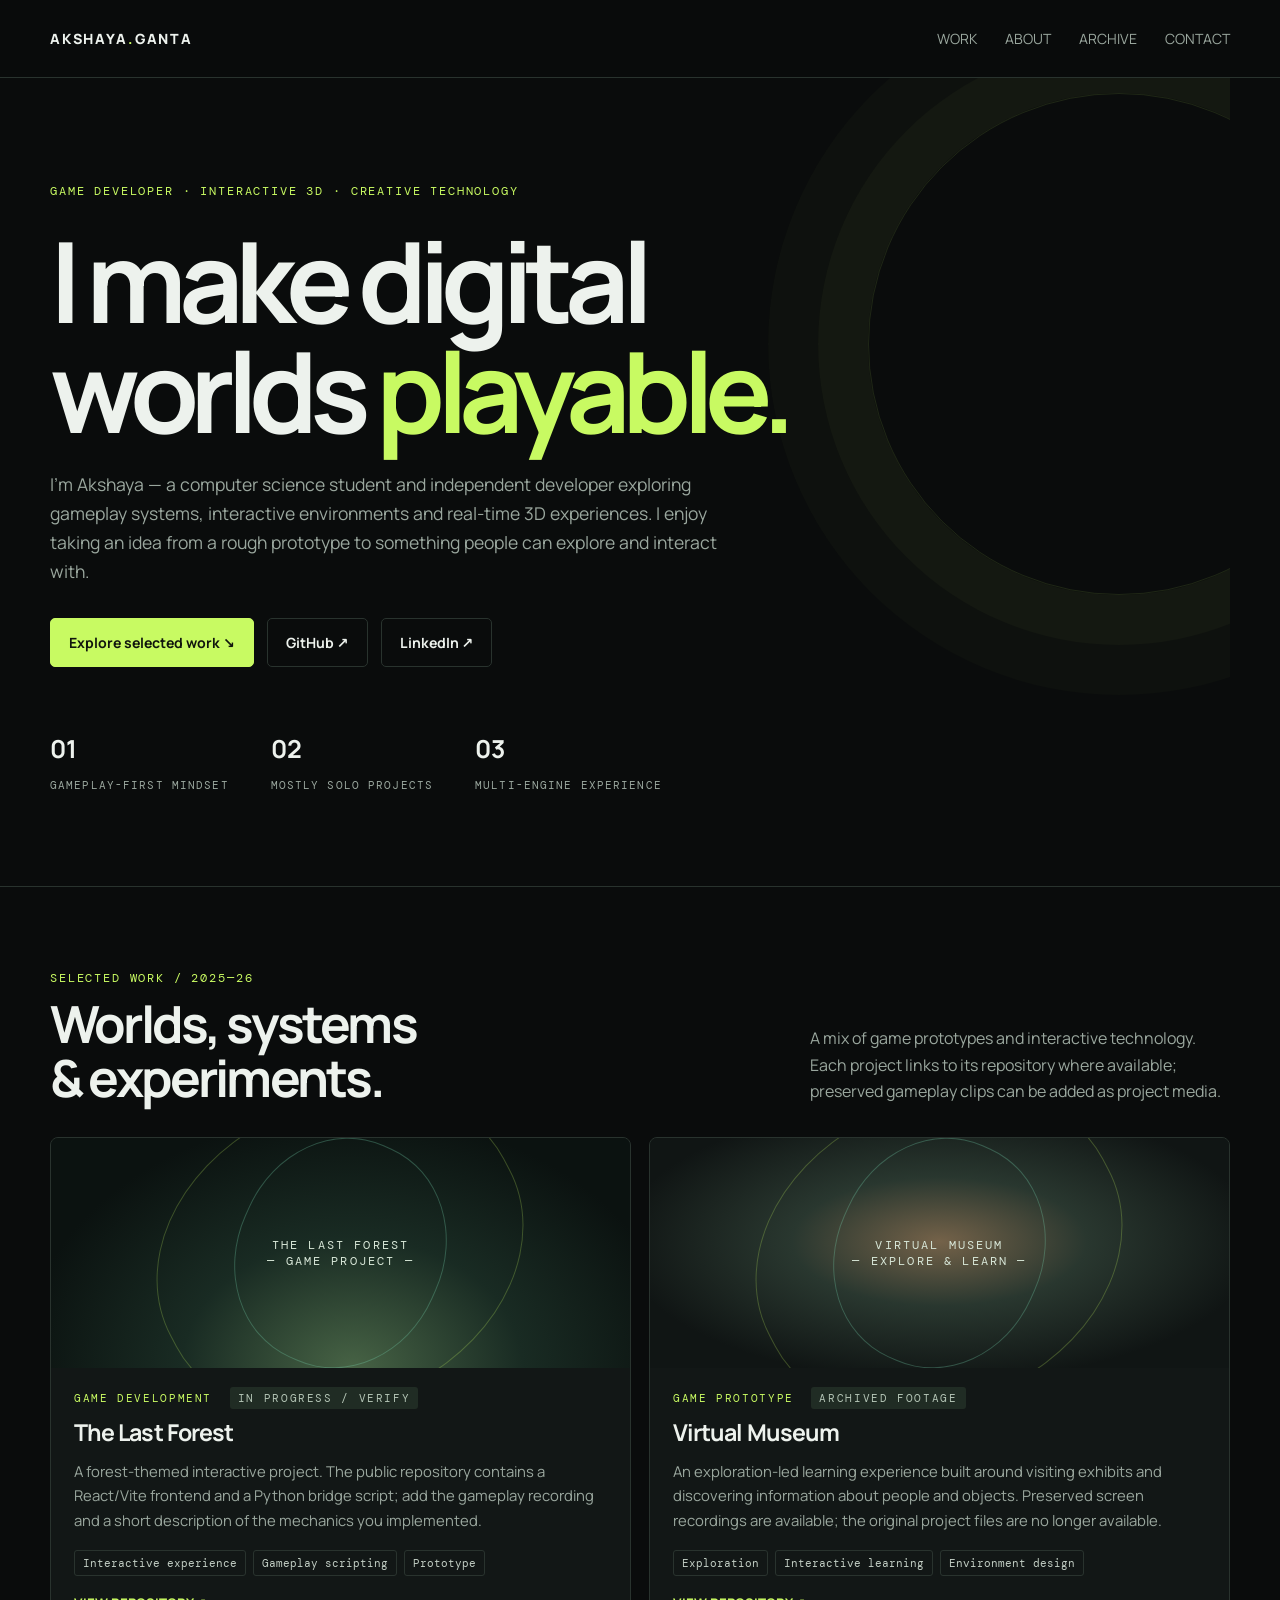
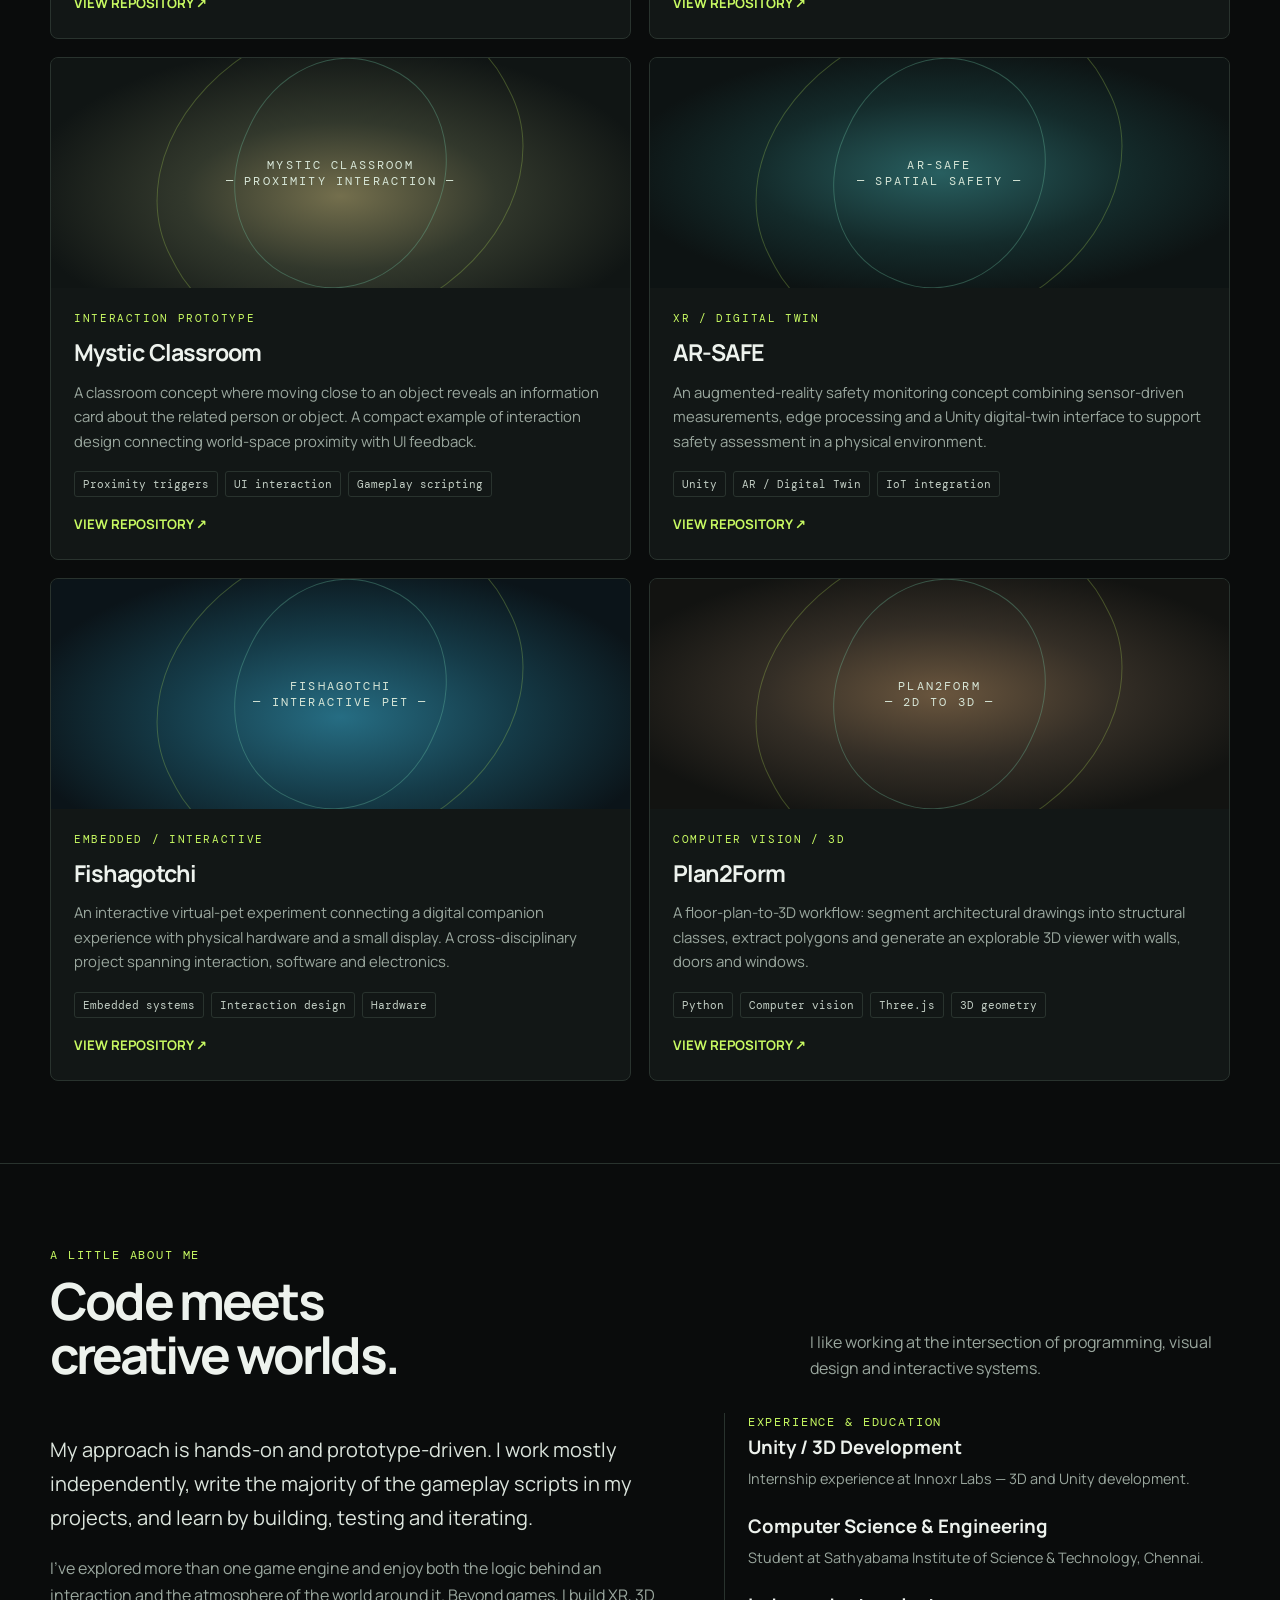
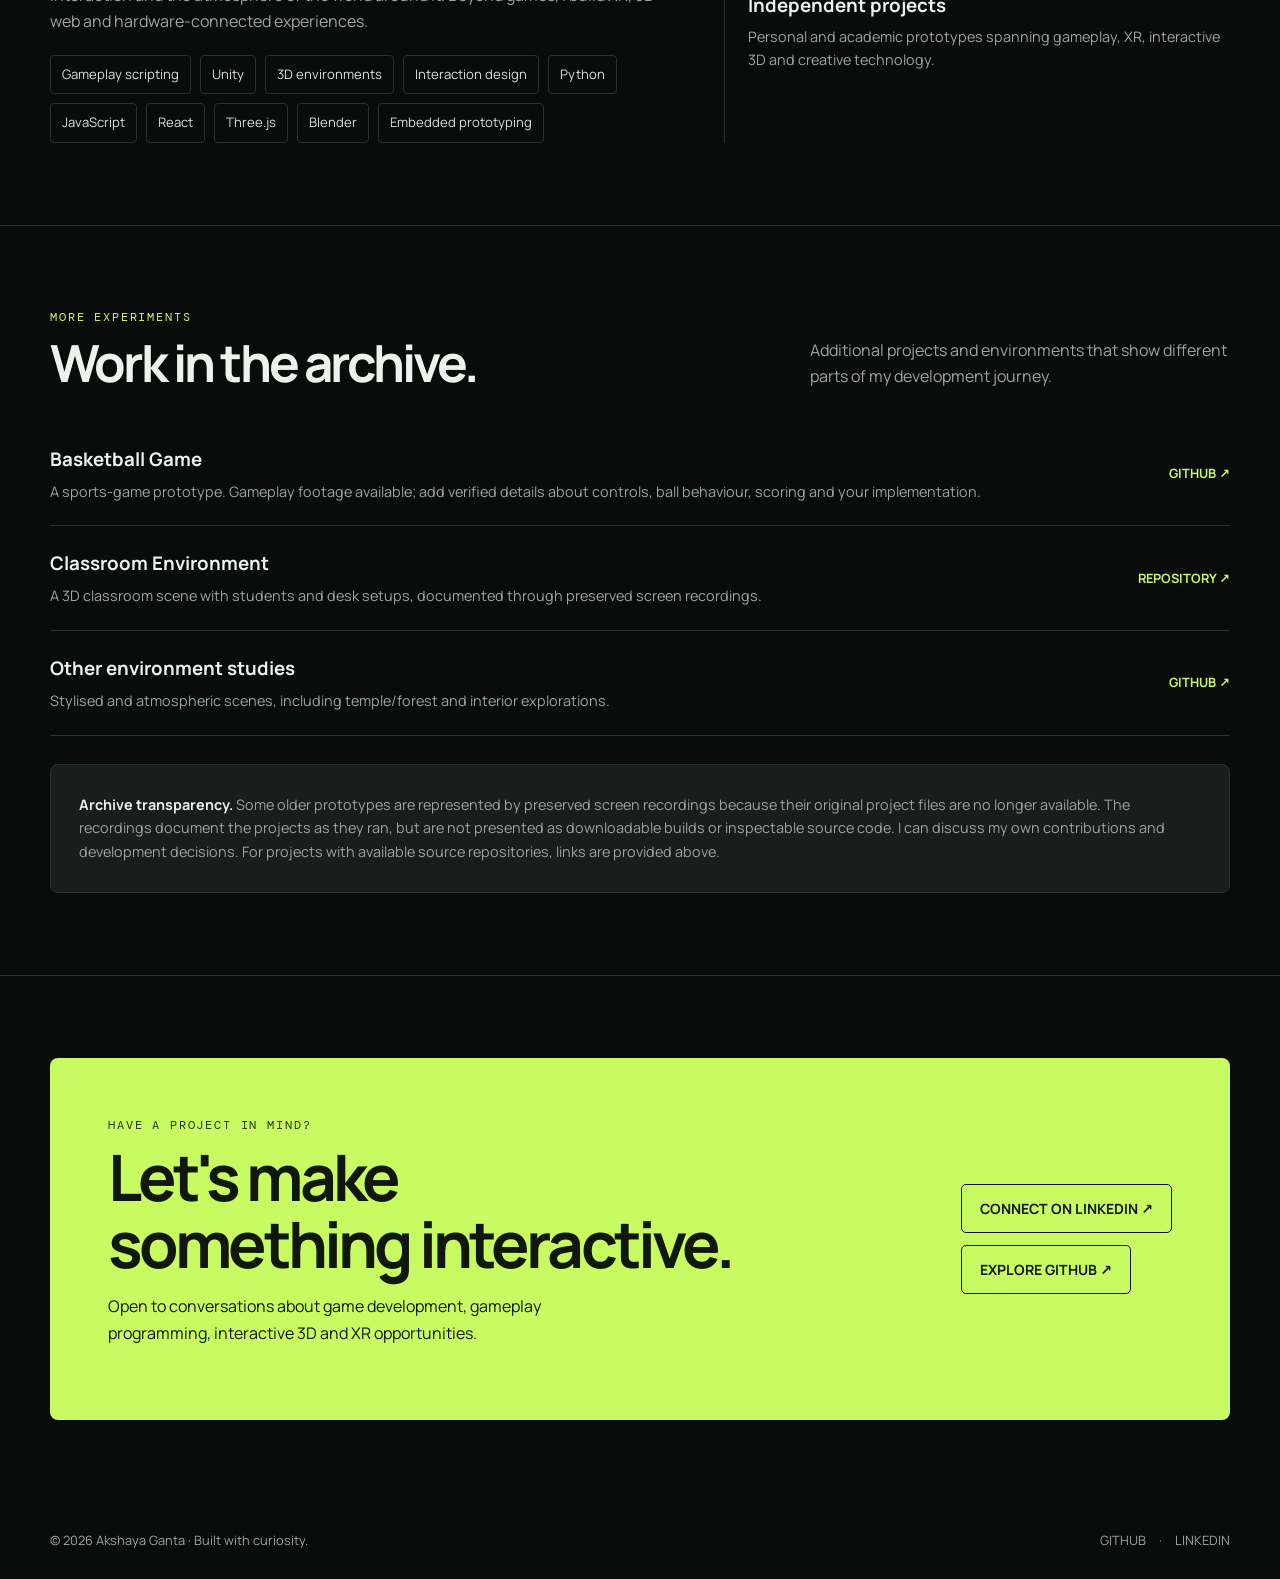
==== index.html @ 03177142 "Add game development portfolio landing page" ====
<!doctype html>
<html lang="en">
<head>
<meta charset="utf-8"><meta name="viewport" content="width=device-width,initial-scale=1">
<meta name="theme-color" content="#0a0c0c">
<meta name="description" content="Akshaya Ganta — game developer and interactive 3D creator. Gameplay prototypes, Unity projects, XR and creative technology.">
<title>Akshaya Ganta — Game Developer</title>
<style>
@import url('https://fonts.googleapis.com/css2?family=DM+Mono:wght@400;500&family=Manrope:wght@400;500;600;700;800&display=swap');
:root{--bg:#0a0c0c;--panel:#121716;--panel2:#171e1b;--line:#29332e;--ink:#edf2ed;--muted:#9aa79e;--acid:#c8fa62;--mint:#79d9b3;--max:1180px}
*{box-sizing:border-box}html{scroll-behavior:smooth}body{margin:0;background:var(--bg);color:var(--ink);font-family:Manrope,system-ui,sans-serif;line-height:1.65}a{color:inherit;text-decoration:none}a:hover{color:var(--acid)}.wrap{width:min(var(--max),calc(100% - 44px));margin:auto}
header{height:78px;display:flex;align-items:center;border-bottom:1px solid var(--line);position:sticky;top:0;background:#0a0c0ceF;backdrop-filter:blur(14px);z-index:20}.nav{display:flex;align-items:center;justify-content:space-between}.logo{font-weight:800;letter-spacing:.13em;font-size:.88rem}.logo span{color:var(--acid)}.navlinks{display:flex;gap:28px;font-size:.88rem;color:var(--muted)}.navlinks a:hover{color:var(--acid)}
.hero{padding:104px 0 90px;position:relative;overflow:hidden}.hero:after{content:"";position:absolute;width:500px;height:500px;border:1px solid #c8fa621c;border-radius:50%;right:-140px;top:15px;box-shadow:0 0 0 50px #c8fa6207,0 0 0 100px #c8fa6205;pointer-events:none}.eyebrow,.mono{font-family:'DM Mono',monospace;text-transform:uppercase;letter-spacing:.16em;font-size:.72rem;color:var(--acid)}h1{font-size:clamp(3.2rem,8.8vw,7rem);line-height:.98;letter-spacing:-.075em;margin:25px 0 24px;max-width:900px}h1 em{font-style:normal;color:var(--acid)}.intro{max-width:690px;color:var(--muted);font-size:1.1rem}.actions{display:flex;gap:13px;flex-wrap:wrap;margin-top:32px}.btn{padding:12px 18px;border:1px solid var(--line);border-radius:5px;font-weight:700;font-size:.88rem;display:inline-flex;align-items:center;gap:10px}.btn.primary{background:var(--acid);color:#10150d;border-color:var(--acid)}.btn:hover{transform:translateY(-2px)}.metrics{display:flex;gap:42px;margin-top:62px;flex-wrap:wrap}.metric strong{display:block;font-size:1.55rem}.metric span{color:var(--muted);font: .7rem 'DM Mono',monospace;text-transform:uppercase;letter-spacing:.1em}
section{padding:82px 0;border-top:1px solid var(--line)}.section-top{display:flex;align-items:end;justify-content:space-between;gap:25px;margin-bottom:32px}.section-top h2{font-size:clamp(2rem,4vw,3.25rem);letter-spacing:-.055em;line-height:1.05;margin:9px 0 0}.section-top p{color:var(--muted);max-width:420px;margin:0}.grid{display:grid;grid-template-columns:repeat(2,minmax(0,1fr));gap:18px}.project{border:1px solid var(--line);background:var(--panel);border-radius:8px;overflow:hidden;transition:.25s}.project:hover{border-color:#728a66;transform:translateY(-3px)}.art{height:230px;position:relative;overflow:hidden;background:linear-gradient(135deg,#1c2923,#101514);display:flex;align-items:center;justify-content:center}.art:before,.art:after{content:"";position:absolute;border:1px solid #c8fa623d;transform:rotate(-28deg);width:65%;height:130%;border-radius:48%}.art:after{width:35%;height:100%;border-color:#79d9b34a;transform:rotate(24deg)}.art .label{z-index:1;font: .75rem 'DM Mono',monospace;color:#d7e6d7;letter-spacing:.18em;text-transform:uppercase;text-align:center;padding:18px}.art.forest{background:radial-gradient(ellipse at 52% 100%,#476345 0,#192b23 40%,#0b1210 78%)}.art.museum{background:radial-gradient(ellipse at 50% 45%,#746249 0,#29372f 36%,#101514 78%)}.art.class{background:radial-gradient(ellipse at 50% 60%,#746f4d 0,#32382c 38%,#101514 78%)}.art.ar{background:radial-gradient(ellipse at 50% 50%,#285f60 0,#142b2b 45%,#0d1313 78%)}.art.fish{background:radial-gradient(ellipse at 50% 60%,#266d83 0,#153b48 42%,#0b1419 80%)}.art.plan{background:radial-gradient(ellipse at 50% 50%,#6a563e 0,#342e26 42%,#121311 82%)}.cardbody{padding:23px}.type{font: .68rem 'DM Mono',monospace;color:var(--acid);text-transform:uppercase;letter-spacing:.15em}.cardbody h3{font-size:1.45rem;letter-spacing:-.04em;margin:8px 0}.cardbody p{color:var(--muted);margin:0 0 18px;font-size:.93rem}.tags{display:flex;flex-wrap:wrap;gap:7px;margin:14px 0}.tag{font: .67rem 'DM Mono',monospace;border:1px solid var(--line);padding:5px 8px;border-radius:3px;color:#c2cec4}.cardlinks{display:flex;gap:17px;margin-top:17px;font-size:.83rem;font-weight:700}.cardlinks a{color:var(--acid)}.status{font-size:.68rem;color:#b4c5b6;background:#202c24;padding:4px 8px;border-radius:3px;margin-left:9px;font-family:'DM Mono',monospace}
.aboutgrid{display:grid;grid-template-columns:1.1fr .9fr;gap:55px}.aboutgrid p{color:var(--muted)}.aboutgrid .big{font-size:1.25rem;color:#dce5dd;line-height:1.7}.skills{display:flex;flex-wrap:wrap;gap:9px;margin-top:20px}.skills span{border:1px solid var(--line);padding:8px 11px;font-size:.82rem;color:#d6e0d7;border-radius:4px}.timeline{border-left:1px solid var(--line);padding-left:23px}.timeline h3{margin:0 0 4px}.timeline p{margin:0 0 20px;font-size:.9rem}
.archive{display:grid;grid-template-columns:1fr auto;align-items:center;gap:24px;padding:22px 0;border-bottom:1px solid var(--line)}.archive h3{margin:0 0 5px}.archive p{margin:0;color:var(--muted);font-size:.9rem}.archive a{font-size:.8rem;color:var(--acid);font-weight:700}
.callout{background:var(--panel2);border:1px solid var(--line);padding:28px;border-radius:8px;color:var(--muted);font-size:.9rem}.callout strong{color:var(--ink)}
.contact{padding:58px;background:var(--acid);color:#11170c;border-radius:8px;display:flex;align-items:center;justify-content:space-between;gap:25px}.contact h2{font-size:clamp(2rem,5vw,4rem);line-height:1.05;letter-spacing:-.06em;margin:8px 0}.contact p{max-width:500px}.contact .btn{border-color:#11170c;color:#11170c}.contact .mono{color:#29351b}
footer{padding:28px 0;color:var(--muted);font-size:.8rem}.foot{display:flex;justify-content:space-between;gap:20px;flex-wrap:wrap}
@media(max-width:760px){.navlinks{gap:13px;font-size:.78rem}.hero{padding:78px 0 65px}.grid,.aboutgrid{grid-template-columns:1fr}.section-top{display:block}.section-top p{margin-top:15px}.art{height:190px}.contact{padding:30px;display:block}.contact .btn{margin-top:12px}.metrics{gap:23px}}
@media(max-width:430px){.wrap{width:min(var(--max),calc(100% - 30px))}.navlinks a:nth-child(2){display:none}h1{font-size:3.2rem}}
</style>
</head>
<body>
<header><div class="wrap nav"><a class="logo" href="#">AKSHAYA<span>.</span>GANTA</a><nav class="navlinks"><a href="#work">WORK</a><a href="#about">ABOUT</a><a href="#archive">ARCHIVE</a><a href="#contact">CONTACT</a></nav></div></header>
<main>
<div class="wrap hero"><div class="eyebrow">GAME DEVELOPER · INTERACTIVE 3D · CREATIVE TECHNOLOGY</div>
<h1>I make digital<br>worlds <em>playable.</em></h1>
<p class="intro">I'm Akshaya — a computer science student and independent developer exploring gameplay systems, interactive environments and real-time 3D experiences. I enjoy taking an idea from a rough prototype to something people can explore and interact with.</p>
<div class="actions"><a class="btn primary" href="#work">Explore selected work ↘</a><a class="btn" href="https://github.com/Akshaya-Ganta" target="_blank" rel="noreferrer">GitHub ↗</a><a class="btn" href="https://www.linkedin.com/in/akshaya-ganta/" target="_blank" rel="noreferrer">LinkedIn ↗</a></div>
<div class="metrics"><div class="metric"><strong>01</strong><span>Gameplay-first mindset</span></div><div class="metric"><strong>02</strong><span>Mostly solo projects</span></div><div class="metric"><strong>03</strong><span>Multi-engine experience</span></div></div></div>

<section id="work"><div class="wrap"><div class="section-top"><div><div class="eyebrow">SELECTED WORK / 2025—26</div><h2>Worlds, systems<br>& experiments.</h2></div><p>A mix of game prototypes and interactive technology. Each project links to its repository where available; preserved gameplay clips can be added as project media.</p></div>
<div class="grid">
<article class="project"><div class="art forest"><div class="label">THE LAST FOREST<br>— GAME PROJECT —</div></div><div class="cardbody"><div class="type">GAME DEVELOPMENT <span class="status">IN PROGRESS / VERIFY</span></div><h3>The Last Forest</h3><p>A forest-themed interactive project. The public repository contains a React/Vite frontend and a Python bridge script; add the gameplay recording and a short description of the mechanics you implemented.</p><div class="tags"><span class="tag">Interactive experience</span><span class="tag">Gameplay scripting</span><span class="tag">Prototype</span></div><div class="cardlinks"><a href="https://github.com/Akshaya-Ganta/The-Last-Forest" target="_blank">VIEW REPOSITORY ↗</a></div></div></article>
<article class="project"><div class="art museum"><div class="label">VIRTUAL MUSEUM<br>— EXPLORE & LEARN —</div></div><div class="cardbody"><div class="type">GAME PROTOTYPE <span class="status">ARCHIVED FOOTAGE</span></div><h3>Virtual Museum</h3><p>An exploration-led learning experience built around visiting exhibits and discovering information about people and objects. Preserved screen recordings are available; the original project files are no longer available.</p><div class="tags"><span class="tag">Exploration</span><span class="tag">Interactive learning</span><span class="tag">Environment design</span></div><div class="cardlinks"><a href="https://github.com/Akshaya-Ganta/Museum" target="_blank">VIEW REPOSITORY ↗</a></div></div></article>
<article class="project"><div class="art class"><div class="label">MYSTIC CLASSROOM<br>— PROXIMITY INTERACTION —</div></div><div class="cardbody"><div class="type">INTERACTION PROTOTYPE</div><h3>Mystic Classroom</h3><p>A classroom concept where moving close to an object reveals an information card about the related person or object. A compact example of interaction design connecting world-space proximity with UI feedback.</p><div class="tags"><span class="tag">Proximity triggers</span><span class="tag">UI interaction</span><span class="tag">Gameplay scripting</span></div><div class="cardlinks"><a href="https://github.com/Akshaya-Ganta/Classroom" target="_blank">VIEW REPOSITORY ↗</a></div></div></article>
<article class="project"><div class="art ar"><div class="label">AR-SAFE<br>— SPATIAL SAFETY —</div></div><div class="cardbody"><div class="type">XR / DIGITAL TWIN</div><h3>AR-SAFE</h3><p>An augmented-reality safety monitoring concept combining sensor-driven measurements, edge processing and a Unity digital-twin interface to support safety assessment in a physical environment.</p><div class="tags"><span class="tag">Unity</span><span class="tag">AR / Digital Twin</span><span class="tag">IoT integration</span></div><div class="cardlinks"><a href="https://github.com/Akshaya-Ganta/ARSAFE" target="_blank">VIEW REPOSITORY ↗</a></div></div></article>
<article class="project"><div class="art fish"><div class="label">FISHAGOTCHI<br>— INTERACTIVE PET —</div></div><div class="cardbody"><div class="type">EMBEDDED / INTERACTIVE</div><h3>Fishagotchi</h3><p>An interactive virtual-pet experiment connecting a digital companion experience with physical hardware and a small display. A cross-disciplinary project spanning interaction, software and electronics.</p><div class="tags"><span class="tag">Embedded systems</span><span class="tag">Interaction design</span><span class="tag">Hardware</span></div><div class="cardlinks"><a href="https://github.com/Akshaya-Ganta/Fishagotchi" target="_blank">VIEW REPOSITORY ↗</a></div></div></article>
<article class="project"><div class="art plan"><div class="label">PLAN2FORM<br>— 2D TO 3D —</div></div><div class="cardbody"><div class="type">COMPUTER VISION / 3D</div><h3>Plan2Form</h3><p>A floor-plan-to-3D workflow: segment architectural drawings into structural classes, extract polygons and generate an explorable 3D viewer with walls, doors and windows.</p><div class="tags"><span class="tag">Python</span><span class="tag">Computer vision</span><span class="tag">Three.js</span><span class="tag">3D geometry</span></div><div class="cardlinks"><a href="https://github.com/Akshaya-Ganta/Plan2Form" target="_blank">VIEW REPOSITORY ↗</a></div></div></article>
</div></div></section>

<section id="about"><div class="wrap"><div class="section-top"><div><div class="eyebrow">A LITTLE ABOUT ME</div><h2>Code meets<br>creative worlds.</h2></div><p>I like working at the intersection of programming, visual design and interactive systems.</p></div>
<div class="aboutgrid"><div><p class="big">My approach is hands-on and prototype-driven. I work mostly independently, write the majority of the gameplay scripts in my projects, and learn by building, testing and iterating.</p><p>I've explored more than one game engine and enjoy both the logic behind an interaction and the atmosphere of the world around it. Beyond games, I build XR, 3D web and hardware-connected experiences.</p><div class="skills"><span>Gameplay scripting</span><span>Unity</span><span>3D environments</span><span>Interaction design</span><span>Python</span><span>JavaScript</span><span>React</span><span>Three.js</span><span>Blender</span><span>Embedded prototyping</span></div></div>
<div class="timeline"><div class="eyebrow">EXPERIENCE & EDUCATION</div><h3>Unity / 3D Development</h3><p>Internship experience at Innoxr Labs — 3D and Unity development.</p><h3>Computer Science & Engineering</h3><p>Student at Sathyabama Institute of Science & Technology, Chennai.</p><h3>Independent projects</h3><p>Personal and academic prototypes spanning gameplay, XR, interactive 3D and creative technology.</p></div></div></div></section>

<section id="archive"><div class="wrap"><div class="section-top"><div><div class="eyebrow">MORE EXPERIMENTS</div><h2>Work in the archive.</h2></div><p>Additional projects and environments that show different parts of my development journey.</p></div>
<div class="archive"><div><h3>Basketball Game</h3><p>A sports-game prototype. Gameplay footage available; add verified details about controls, ball behaviour, scoring and your implementation.</p></div><a href="https://github.com/Akshaya-Ganta" target="_blank">GITHUB ↗</a></div>
<div class="archive"><div><h3>Classroom Environment</h3><p>A 3D classroom scene with students and desk setups, documented through preserved screen recordings.</p></div><a href="https://github.com/Akshaya-Ganta/Classroom" target="_blank">REPOSITORY ↗</a></div>
<div class="archive"><div><h3>Other environment studies</h3><p>Stylised and atmospheric scenes, including temple/forest and interior explorations.</p></div><a href="https://github.com/Akshaya-Ganta" target="_blank">GITHUB ↗</a></div>
<div class="callout" style="margin-top:28px"><strong>Archive transparency.</strong> Some older prototypes are represented by preserved screen recordings because their original project files are no longer available. The recordings document the projects as they ran, but are not presented as downloadable builds or inspectable source code. I can discuss my own contributions and development decisions. For projects with available source repositories, links are provided above.</div>
</div></section>

<section id="contact"><div class="wrap"><div class="contact"><div><div class="mono">HAVE A PROJECT IN MIND?</div><h2>Let's make<br>something interactive.</h2><p>Open to conversations about game development, gameplay programming, interactive 3D and XR opportunities.</p></div><div><a class="btn" href="https://www.linkedin.com/in/akshaya-ganta/" target="_blank" rel="noreferrer">CONNECT ON LINKEDIN ↗</a><br><a class="btn" style="margin-top:12px" href="https://github.com/Akshaya-Ganta" target="_blank" rel="noreferrer">EXPLORE GITHUB ↗</a></div></div></div></section>
</main>
<footer><div class="wrap foot"><span>© 2026 Akshaya Ganta · Built with curiosity.</span><span><a href="https://github.com/Akshaya-Ganta">GITHUB</a>　·　<a href="https://www.linkedin.com/in/akshaya-ganta/">LINKEDIN</a></span></div></footer>
</body></html>
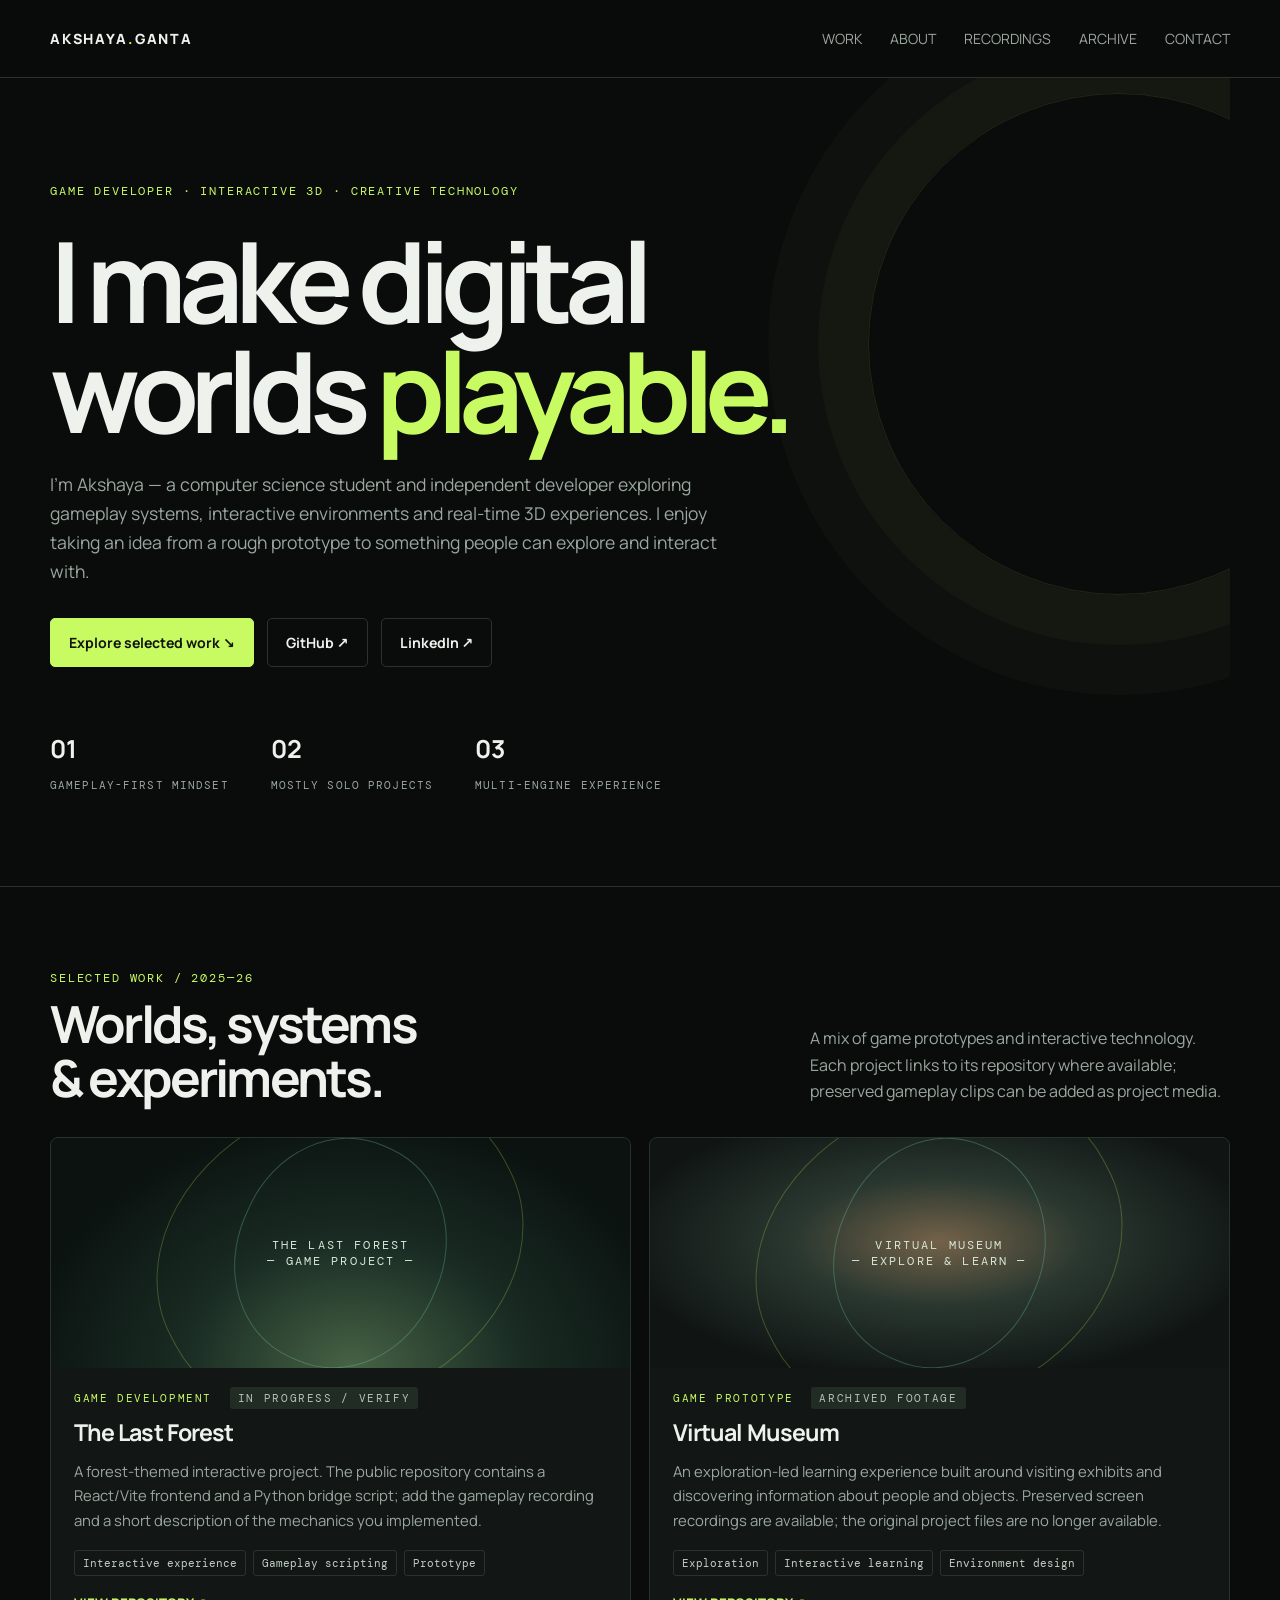
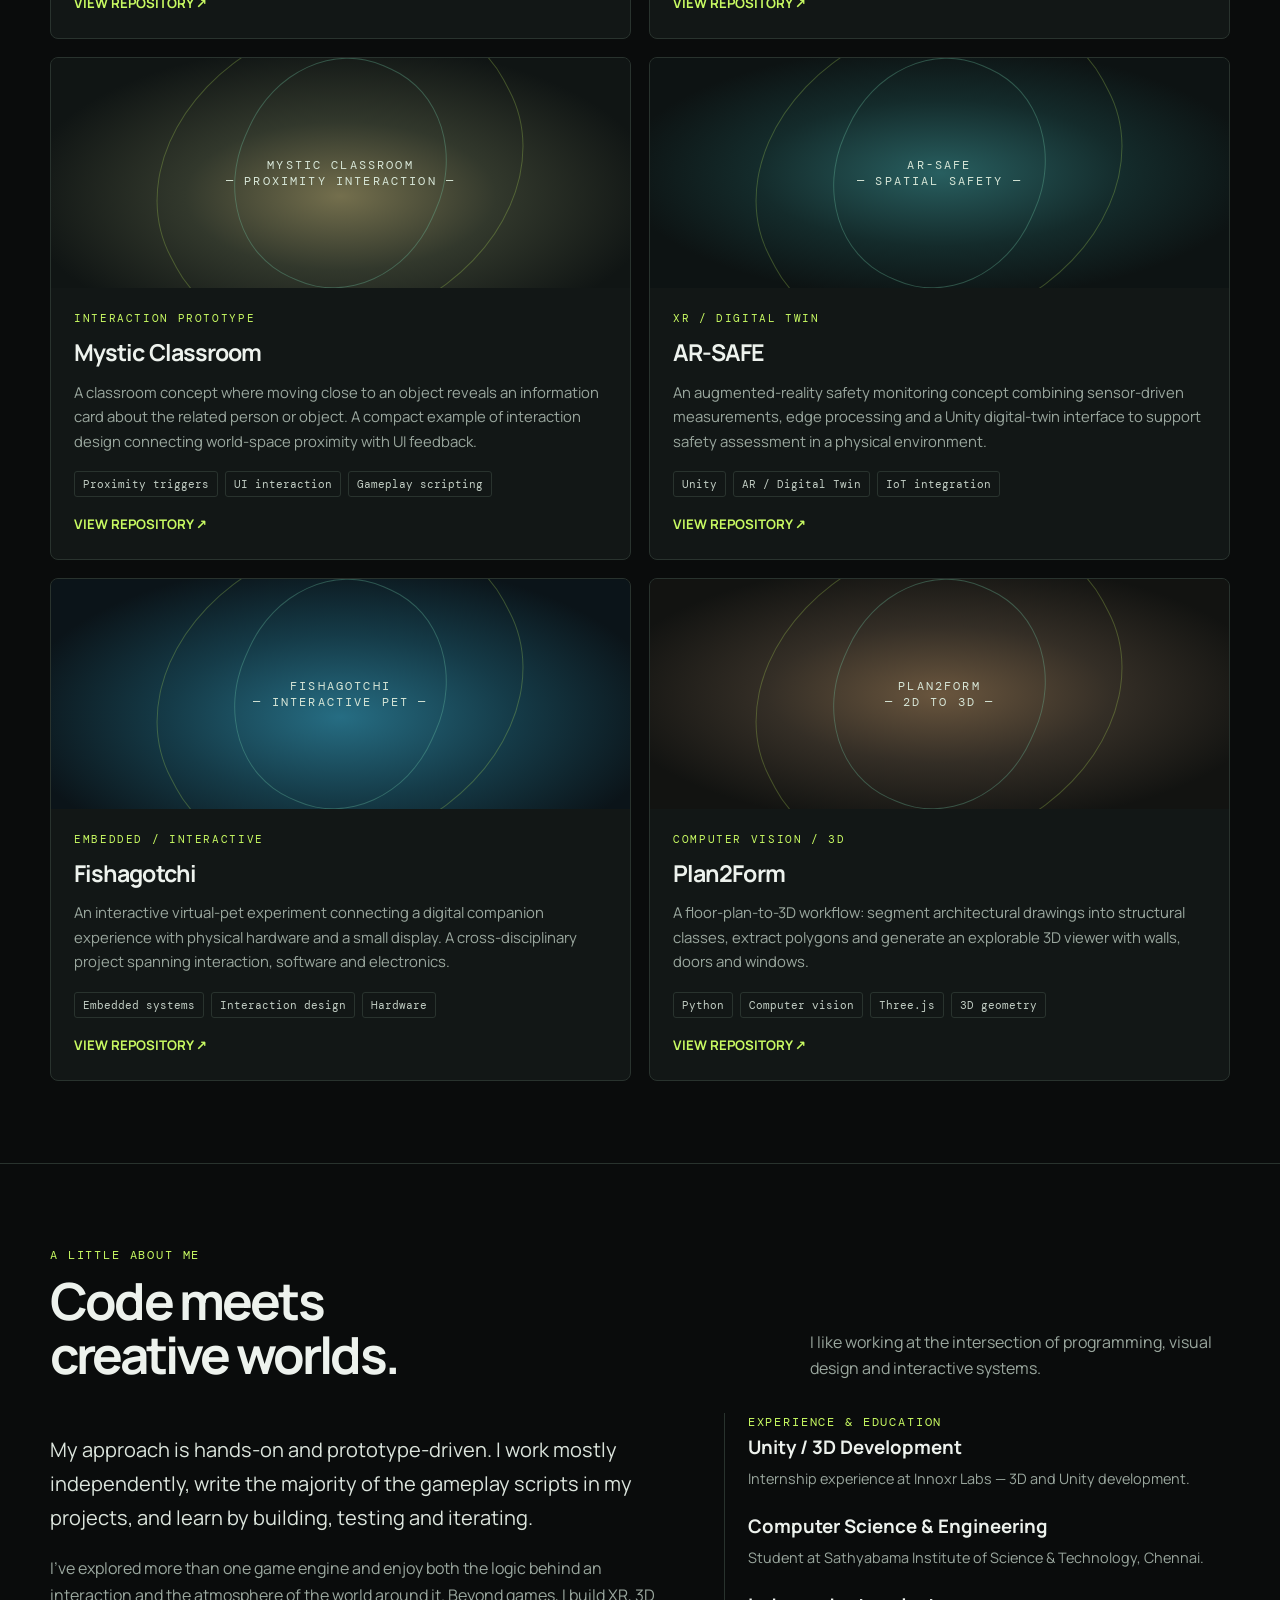
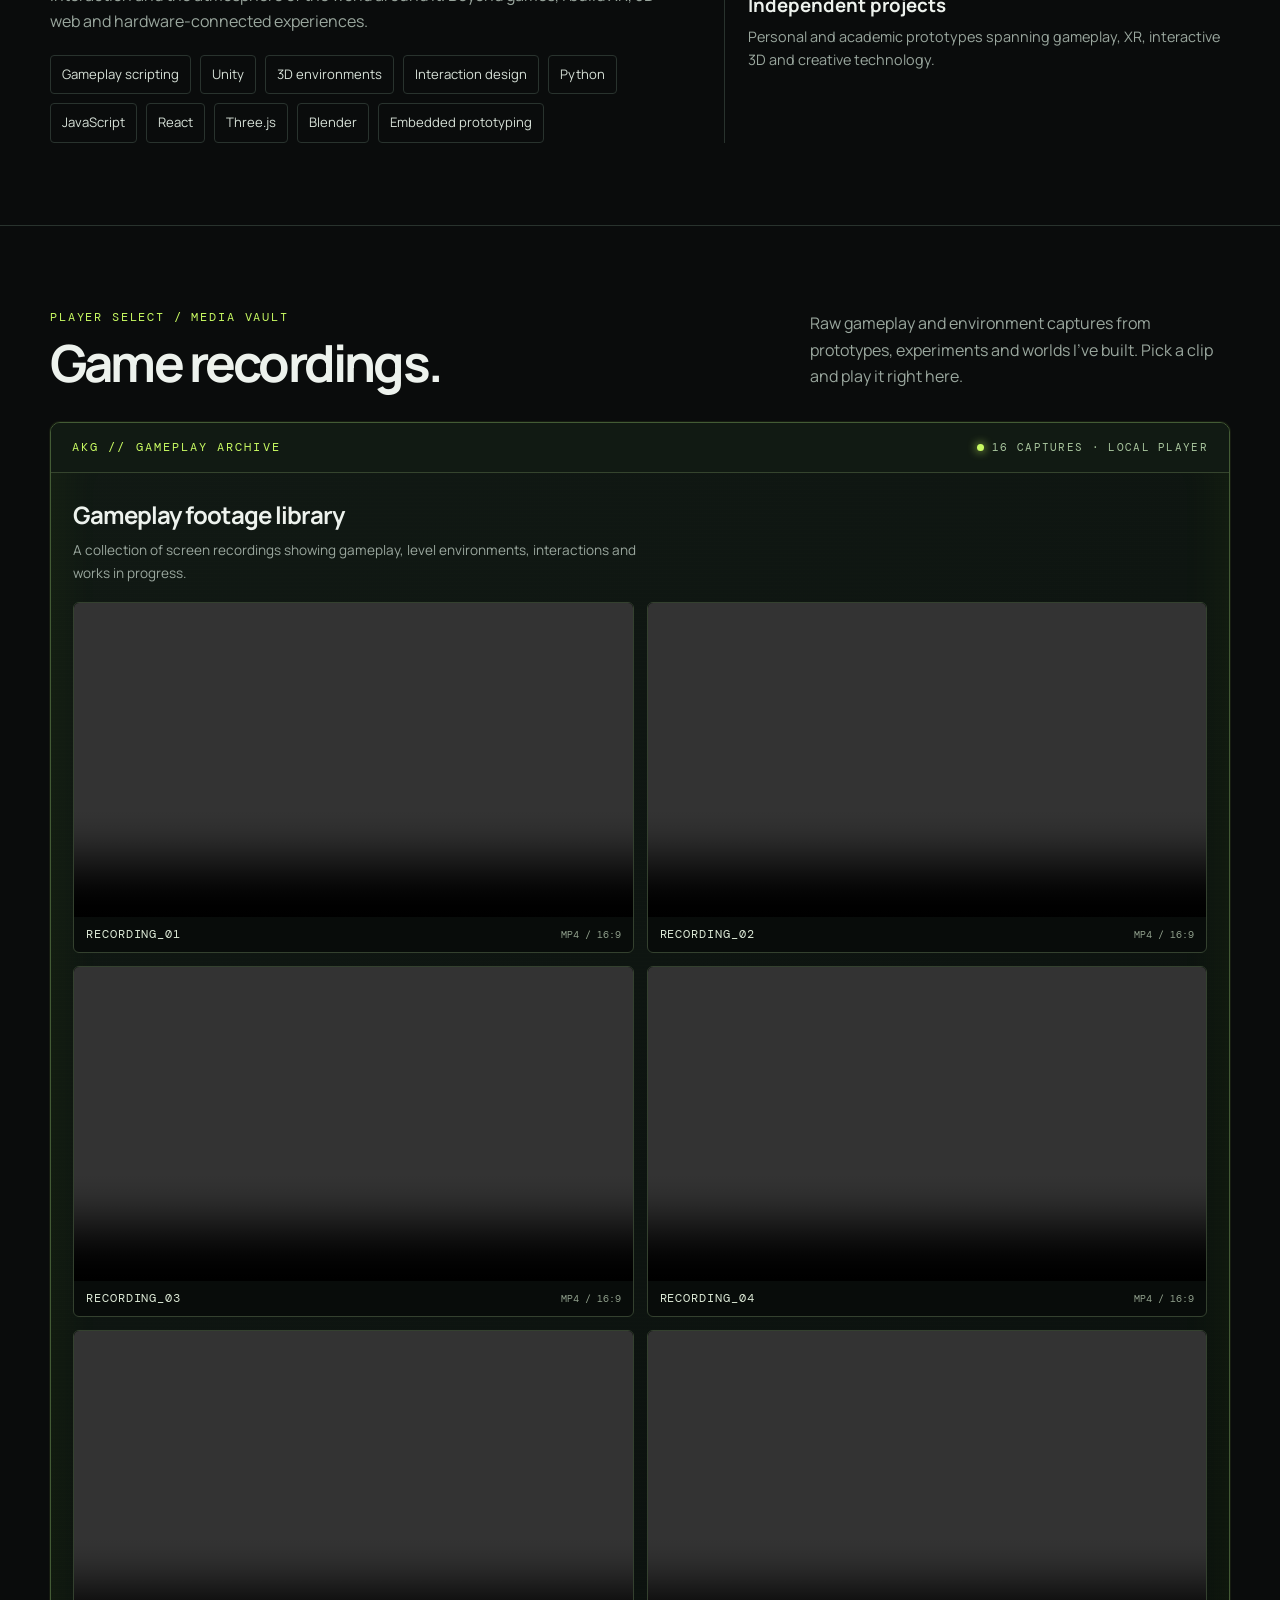
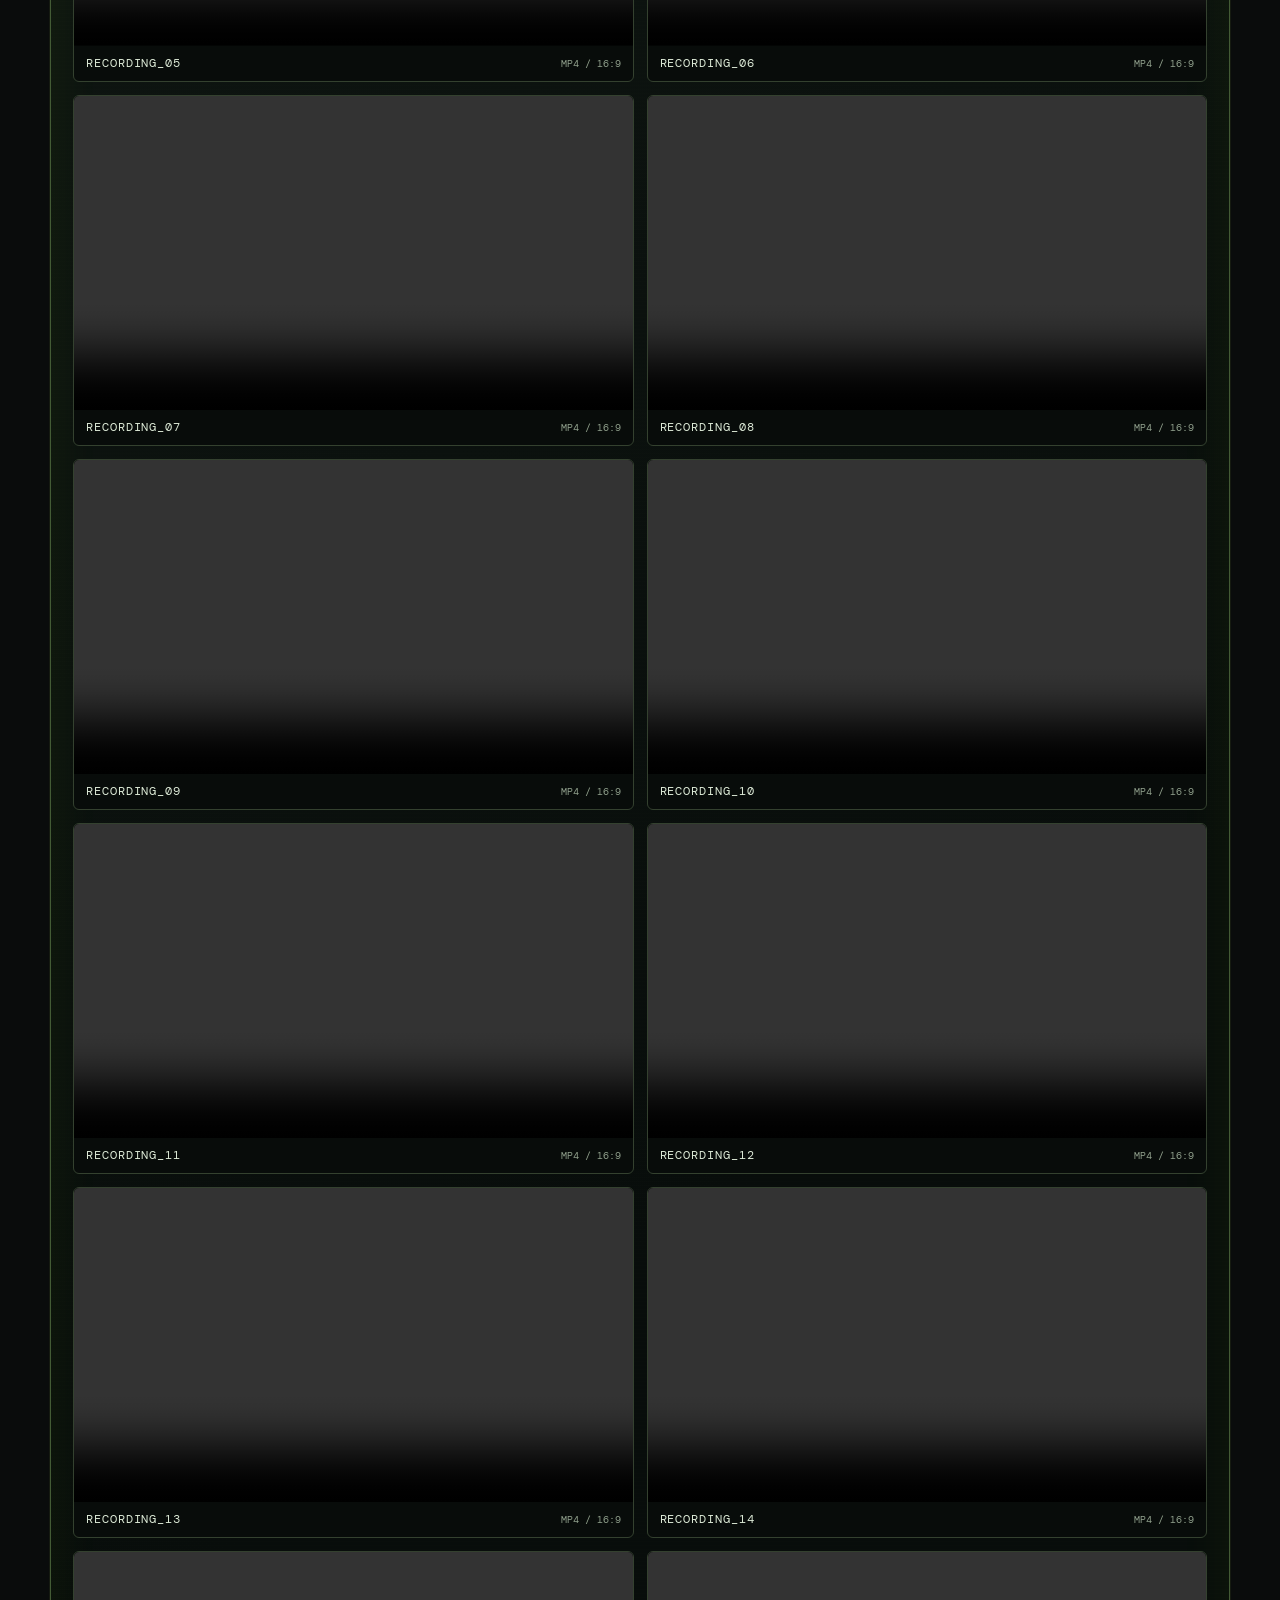
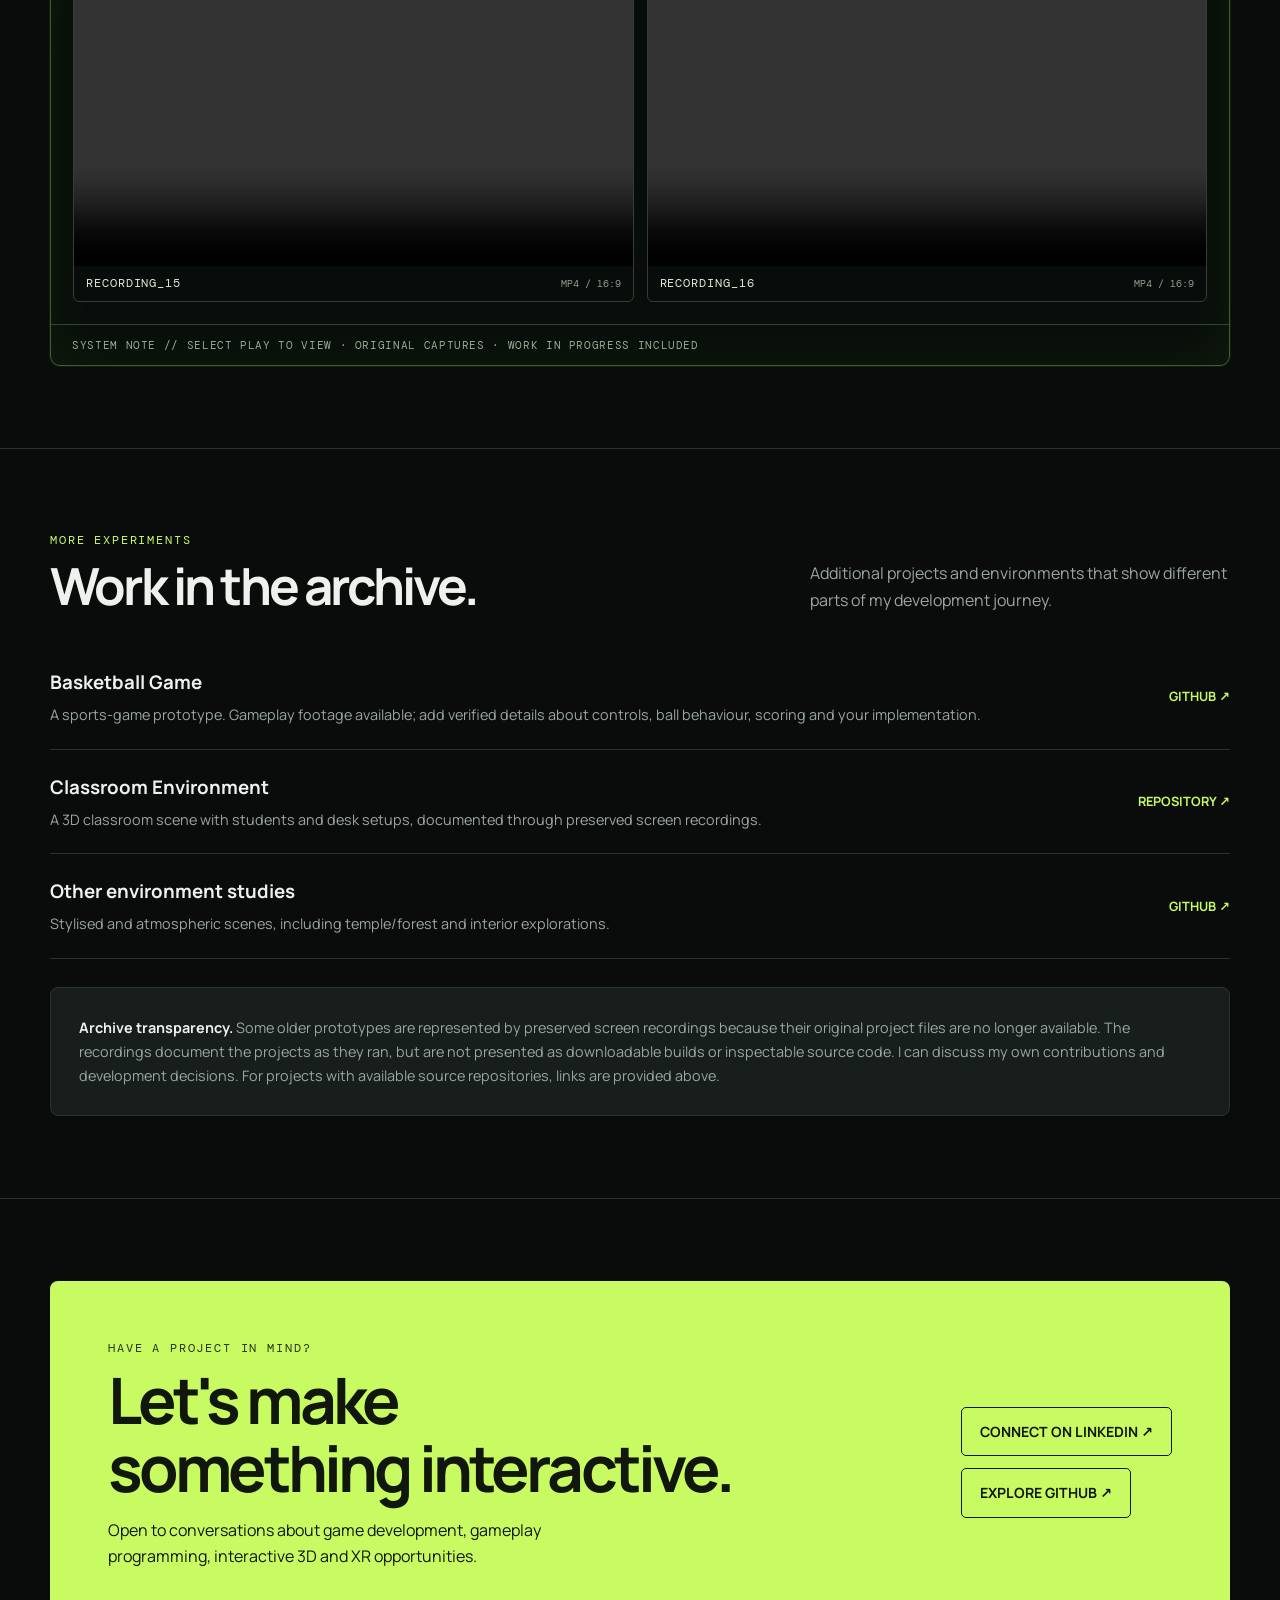
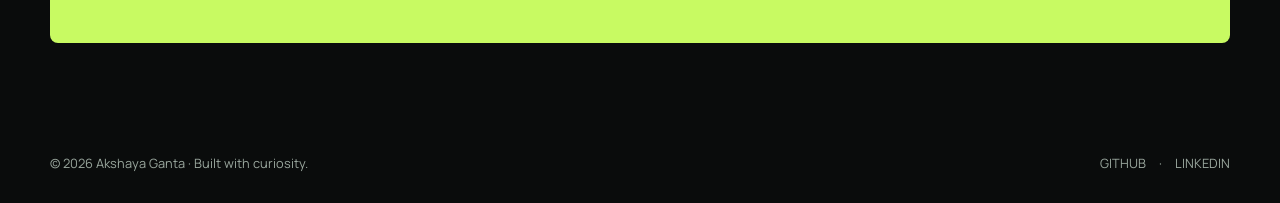
==== commit 1d2adf51: "Add arcade-style gameplay recordings player gallery" ====
--- a/index.html
+++ b/index.html
@@ -19,10 +19,30 @@
 footer{padding:28px 0;color:var(--muted);font-size:.8rem}.foot{display:flex;justify-content:space-between;gap:20px;flex-wrap:wrap}
 @media(max-width:760px){.navlinks{gap:13px;font-size:.78rem}.hero{padding:78px 0 65px}.grid,.aboutgrid{grid-template-columns:1fr}.section-top{display:block}.section-top p{margin-top:15px}.art{height:190px}.contact{padding:30px;display:block}.contact .btn{margin-top:12px}.metrics{gap:23px}}
 @media(max-width:430px){.wrap{width:min(var(--max),calc(100% - 30px))}.navlinks a:nth-child(2){display:none}h1{font-size:3.2rem}}
+
+/* GAME RECORDINGS — arcade HUD */
+.recordings-shell{position:relative;border:1px solid #435b35;background:linear-gradient(145deg,#111914,#080d0b 72%);border-radius:10px;overflow:hidden;box-shadow:0 0 0 1px #c8fa6210,inset 0 0 55px #9bff1710}
+.recordings-shell:before{content:"";position:absolute;inset:0;background:repeating-linear-gradient(0deg,transparent 0 3px,#c8fa6208 4px);pointer-events:none;opacity:.35}
+.rec-top{position:relative;display:flex;justify-content:space-between;align-items:center;gap:15px;padding:17px 21px;border-bottom:1px solid #35442e;background:#111a13}
+.rec-brand{font: .72rem 'DM Mono',monospace;color:var(--acid);letter-spacing:.18em;text-transform:uppercase}
+.rec-live{font: .68rem 'DM Mono',monospace;color:#a9c69e;letter-spacing:.12em}
+.rec-live:before{content:"";display:inline-block;width:7px;height:7px;border-radius:50%;background:#c8fa62;box-shadow:0 0 10px #c8fa62;margin-right:8px}
+.rec-content{position:relative;padding:22px}
+.rec-intro{display:flex;justify-content:space-between;gap:20px;align-items:end;margin-bottom:18px}
+.rec-intro h3{font-size:1.5rem;letter-spacing:-.04em;margin:0}
+.rec-intro p{color:var(--muted);font-size:.85rem;margin:5px 0 0;max-width:570px}
+.rec-grid{display:grid;grid-template-columns:repeat(2,minmax(0,1fr));gap:13px}
+.rec-video{border:1px solid #34412f;background:#080c0a;border-radius:6px;overflow:hidden}
+.rec-video video{display:block;width:100%;aspect-ratio:16/9;object-fit:contain;background:#030504}
+.rec-video-info{display:flex;justify-content:space-between;align-items:center;gap:10px;padding:10px 12px}
+.rec-video-info strong{font: .72rem 'DM Mono',monospace;color:#dce9d6;letter-spacing:.08em}
+.rec-video-info span{font: .62rem 'DM Mono',monospace;color:#91a18d}
+.rec-foot{border-top:1px solid #35442e;padding:13px 21px;color:#9aaa91;font: .67rem 'DM Mono',monospace;letter-spacing:.06em}
+@media(max-width:700px){.rec-grid{grid-template-columns:1fr}.rec-intro{display:block}.rec-live{display:none}.rec-content{padding:14px}}
 </style>
 </head>
 <body>
-<header><div class="wrap nav"><a class="logo" href="#">AKSHAYA<span>.</span>GANTA</a><nav class="navlinks"><a href="#work">WORK</a><a href="#about">ABOUT</a><a href="#archive">ARCHIVE</a><a href="#contact">CONTACT</a></nav></div></header>
+<header><div class="wrap nav"><a class="logo" href="#">AKSHAYA<span>.</span>GANTA</a><nav class="navlinks"><a href="#work">WORK</a><a href="#about">ABOUT</a><a href="#recordings">RECORDINGS</a><a href="#archive">ARCHIVE</a><a href="#contact">CONTACT</a></nav></div></header>
 <main>
 <div class="wrap hero"><div class="eyebrow">GAME DEVELOPER · INTERACTIVE 3D · CREATIVE TECHNOLOGY</div>
 <h1>I make digital<br>worlds <em>playable.</em></h1>
@@ -44,6 +64,36 @@
 <div class="aboutgrid"><div><p class="big">My approach is hands-on and prototype-driven. I work mostly independently, write the majority of the gameplay scripts in my projects, and learn by building, testing and iterating.</p><p>I've explored more than one game engine and enjoy both the logic behind an interaction and the atmosphere of the world around it. Beyond games, I build XR, 3D web and hardware-connected experiences.</p><div class="skills"><span>Gameplay scripting</span><span>Unity</span><span>3D environments</span><span>Interaction design</span><span>Python</span><span>JavaScript</span><span>React</span><span>Three.js</span><span>Blender</span><span>Embedded prototyping</span></div></div>
 <div class="timeline"><div class="eyebrow">EXPERIENCE & EDUCATION</div><h3>Unity / 3D Development</h3><p>Internship experience at Innoxr Labs — 3D and Unity development.</p><h3>Computer Science & Engineering</h3><p>Student at Sathyabama Institute of Science & Technology, Chennai.</p><h3>Independent projects</h3><p>Personal and academic prototypes spanning gameplay, XR, interactive 3D and creative technology.</p></div></div></div></section>
 
+
+<section id="recordings"><div class="wrap">
+<div class="section-top"><div><div class="eyebrow">PLAYER SELECT / MEDIA VAULT</div><h2>Game recordings.</h2></div><p>Raw gameplay and environment captures from prototypes, experiments and worlds I've built. Pick a clip and play it right here.</p></div>
+<div class="recordings-shell">
+  <div class="rec-top"><span class="rec-brand">AKG // GAMEPLAY ARCHIVE</span><span class="rec-live">16 CAPTURES · LOCAL PLAYER</span></div>
+  <div class="rec-content">
+    <div class="rec-intro"><div><h3>Gameplay footage library</h3><p>A collection of screen recordings showing gameplay, level environments, interactions and works in progress.</p></div></div>
+    <div class="rec-grid">
+      <article class="rec-video"><video controls preload="metadata" playsinline><source src="assets/recordings/gameplay-01.mp4" type="video/mp4">Your browser does not support MP4 playback.</video><div class="rec-video-info"><strong>RECORDING_01</strong><span>MP4 / 16:9</span></div></article>
+      <article class="rec-video"><video controls preload="metadata" playsinline><source src="assets/recordings/gameplay-02.mp4" type="video/mp4">Your browser does not support MP4 playback.</video><div class="rec-video-info"><strong>RECORDING_02</strong><span>MP4 / 16:9</span></div></article>
+      <article class="rec-video"><video controls preload="metadata" playsinline><source src="assets/recordings/gameplay-03.mp4" type="video/mp4">Your browser does not support MP4 playback.</video><div class="rec-video-info"><strong>RECORDING_03</strong><span>MP4 / 16:9</span></div></article>
+      <article class="rec-video"><video controls preload="metadata" playsinline><source src="assets/recordings/gameplay-04.mp4" type="video/mp4">Your browser does not support MP4 playback.</video><div class="rec-video-info"><strong>RECORDING_04</strong><span>MP4 / 16:9</span></div></article>
+      <article class="rec-video"><video controls preload="metadata" playsinline><source src="assets/recordings/gameplay-05.mp4" type="video/mp4">Your browser does not support MP4 playback.</video><div class="rec-video-info"><strong>RECORDING_05</strong><span>MP4 / 16:9</span></div></article>
+      <article class="rec-video"><video controls preload="metadata" playsinline><source src="assets/recordings/gameplay-06.mp4" type="video/mp4">Your browser does not support MP4 playback.</video><div class="rec-video-info"><strong>RECORDING_06</strong><span>MP4 / 16:9</span></div></article>
+      <article class="rec-video"><video controls preload="metadata" playsinline><source src="assets/recordings/gameplay-07.mp4" type="video/mp4">Your browser does not support MP4 playback.</video><div class="rec-video-info"><strong>RECORDING_07</strong><span>MP4 / 16:9</span></div></article>
+      <article class="rec-video"><video controls preload="metadata" playsinline><source src="assets/recordings/gameplay-08.mp4" type="video/mp4">Your browser does not support MP4 playback.</video><div class="rec-video-info"><strong>RECORDING_08</strong><span>MP4 / 16:9</span></div></article>
+      <article class="rec-video"><video controls preload="metadata" playsinline><source src="assets/recordings/gameplay-09.mp4" type="video/mp4">Your browser does not support MP4 playback.</video><div class="rec-video-info"><strong>RECORDING_09</strong><span>MP4 / 16:9</span></div></article>
+      <article class="rec-video"><video controls preload="metadata" playsinline><source src="assets/recordings/gameplay-10.mp4" type="video/mp4">Your browser does not support MP4 playback.</video><div class="rec-video-info"><strong>RECORDING_10</strong><span>MP4 / 16:9</span></div></article>
+      <article class="rec-video"><video controls preload="metadata" playsinline><source src="assets/recordings/gameplay-11.mp4" type="video/mp4">Your browser does not support MP4 playback.</video><div class="rec-video-info"><strong>RECORDING_11</strong><span>MP4 / 16:9</span></div></article>
+      <article class="rec-video"><video controls preload="metadata" playsinline><source src="assets/recordings/gameplay-12.mp4" type="video/mp4">Your browser does not support MP4 playback.</video><div class="rec-video-info"><strong>RECORDING_12</strong><span>MP4 / 16:9</span></div></article>
+      <article class="rec-video"><video controls preload="metadata" playsinline><source src="assets/recordings/gameplay-13.mp4" type="video/mp4">Your browser does not support MP4 playback.</video><div class="rec-video-info"><strong>RECORDING_13</strong><span>MP4 / 16:9</span></div></article>
+      <article class="rec-video"><video controls preload="metadata" playsinline><source src="assets/recordings/gameplay-14.mp4" type="video/mp4">Your browser does not support MP4 playback.</video><div class="rec-video-info"><strong>RECORDING_14</strong><span>MP4 / 16:9</span></div></article>
+      <article class="rec-video"><video controls preload="metadata" playsinline><source src="assets/recordings/gameplay-15.mp4" type="video/mp4">Your browser does not support MP4 playback.</video><div class="rec-video-info"><strong>RECORDING_15</strong><span>MP4 / 16:9</span></div></article>
+      <article class="rec-video"><video controls preload="metadata" playsinline><source src="assets/recordings/gameplay-16.mp4" type="video/mp4">Your browser does not support MP4 playback.</video><div class="rec-video-info"><strong>RECORDING_16</strong><span>MP4 / 16:9</span></div></article>
+    </div>
+  </div>
+  <div class="rec-foot">SYSTEM NOTE // SELECT PLAY TO VIEW · ORIGINAL CAPTURES · WORK IN PROGRESS INCLUDED</div>
+</div>
+</div></section>
+
 <section id="archive"><div class="wrap"><div class="section-top"><div><div class="eyebrow">MORE EXPERIMENTS</div><h2>Work in the archive.</h2></div><p>Additional projects and environments that show different parts of my development journey.</p></div>
 <div class="archive"><div><h3>Basketball Game</h3><p>A sports-game prototype. Gameplay footage available; add verified details about controls, ball behaviour, scoring and your implementation.</p></div><a href="https://github.com/Akshaya-Ganta" target="_blank">GITHUB ↗</a></div>
 <div class="archive"><div><h3>Classroom Environment</h3><p>A 3D classroom scene with students and desk setups, documented through preserved screen recordings.</p></div><a href="https://github.com/Akshaya-Ganta/Classroom" target="_blank">REPOSITORY ↗</a></div>
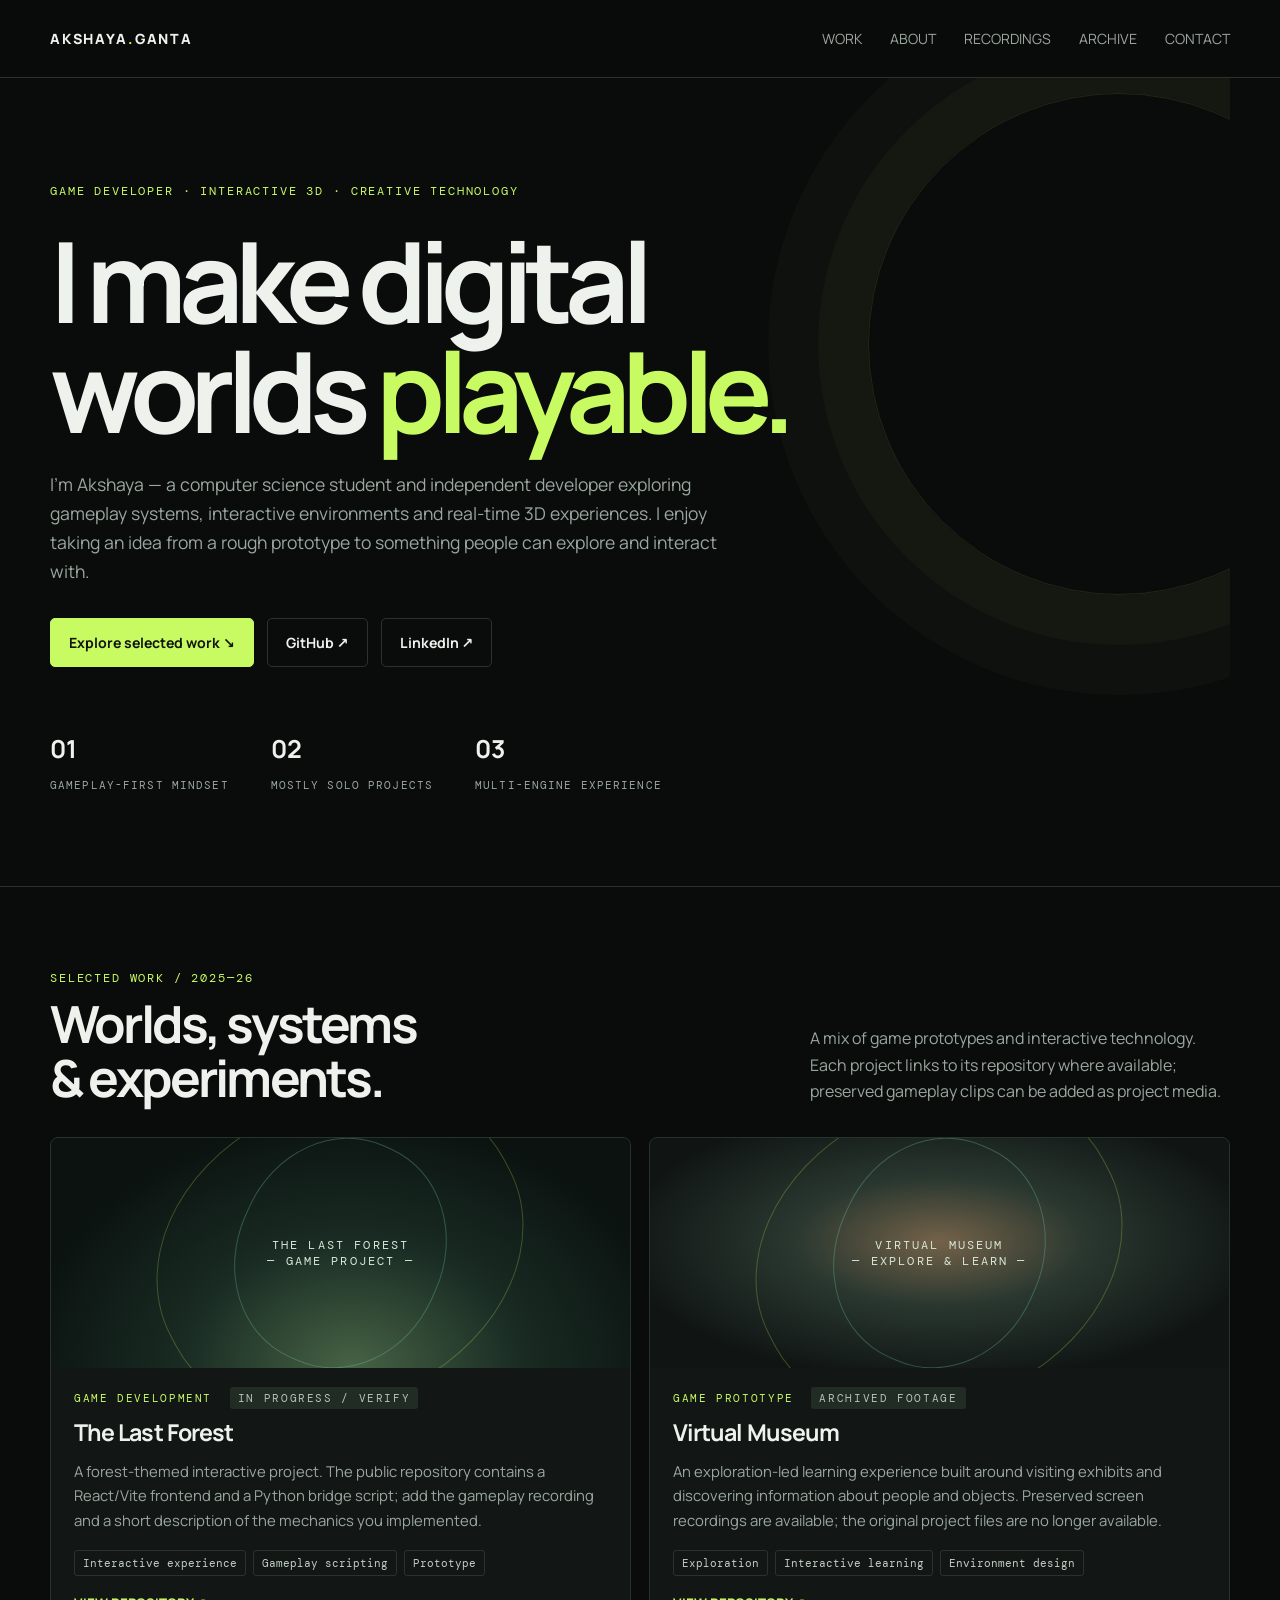
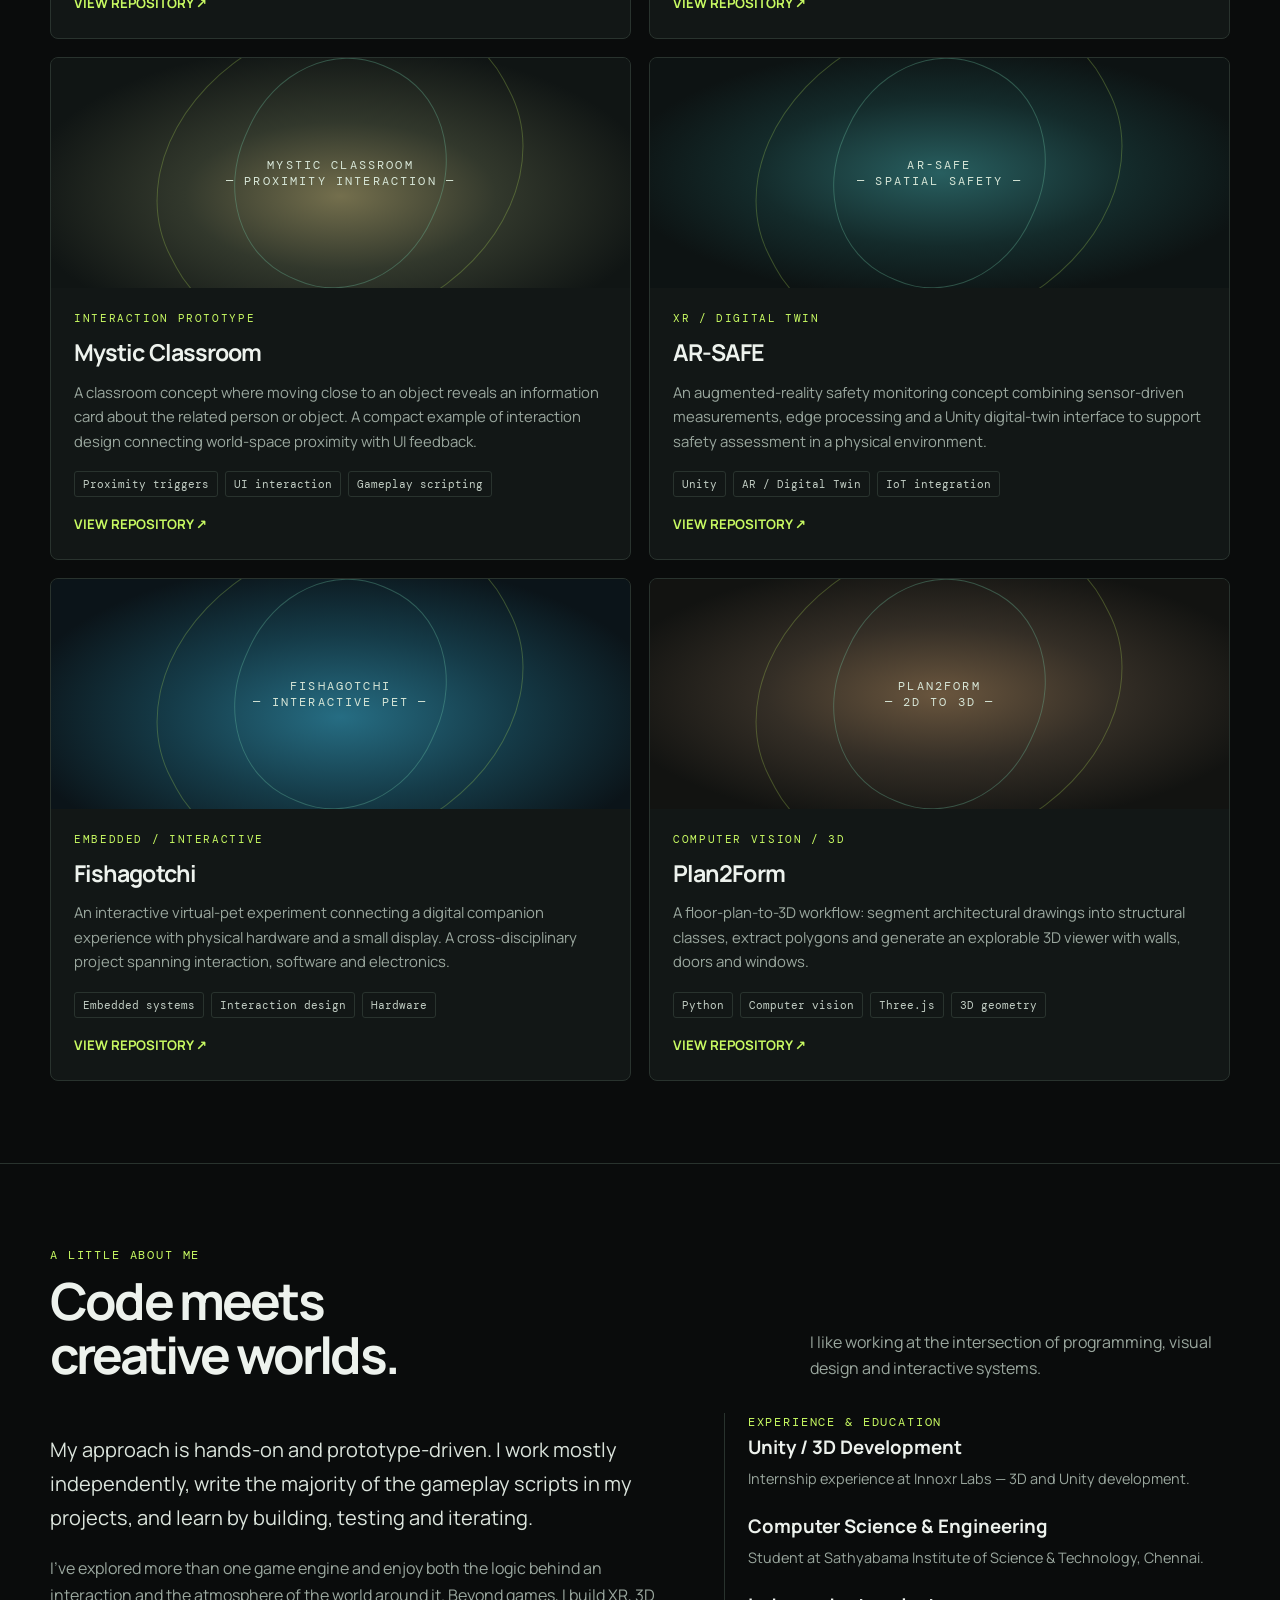
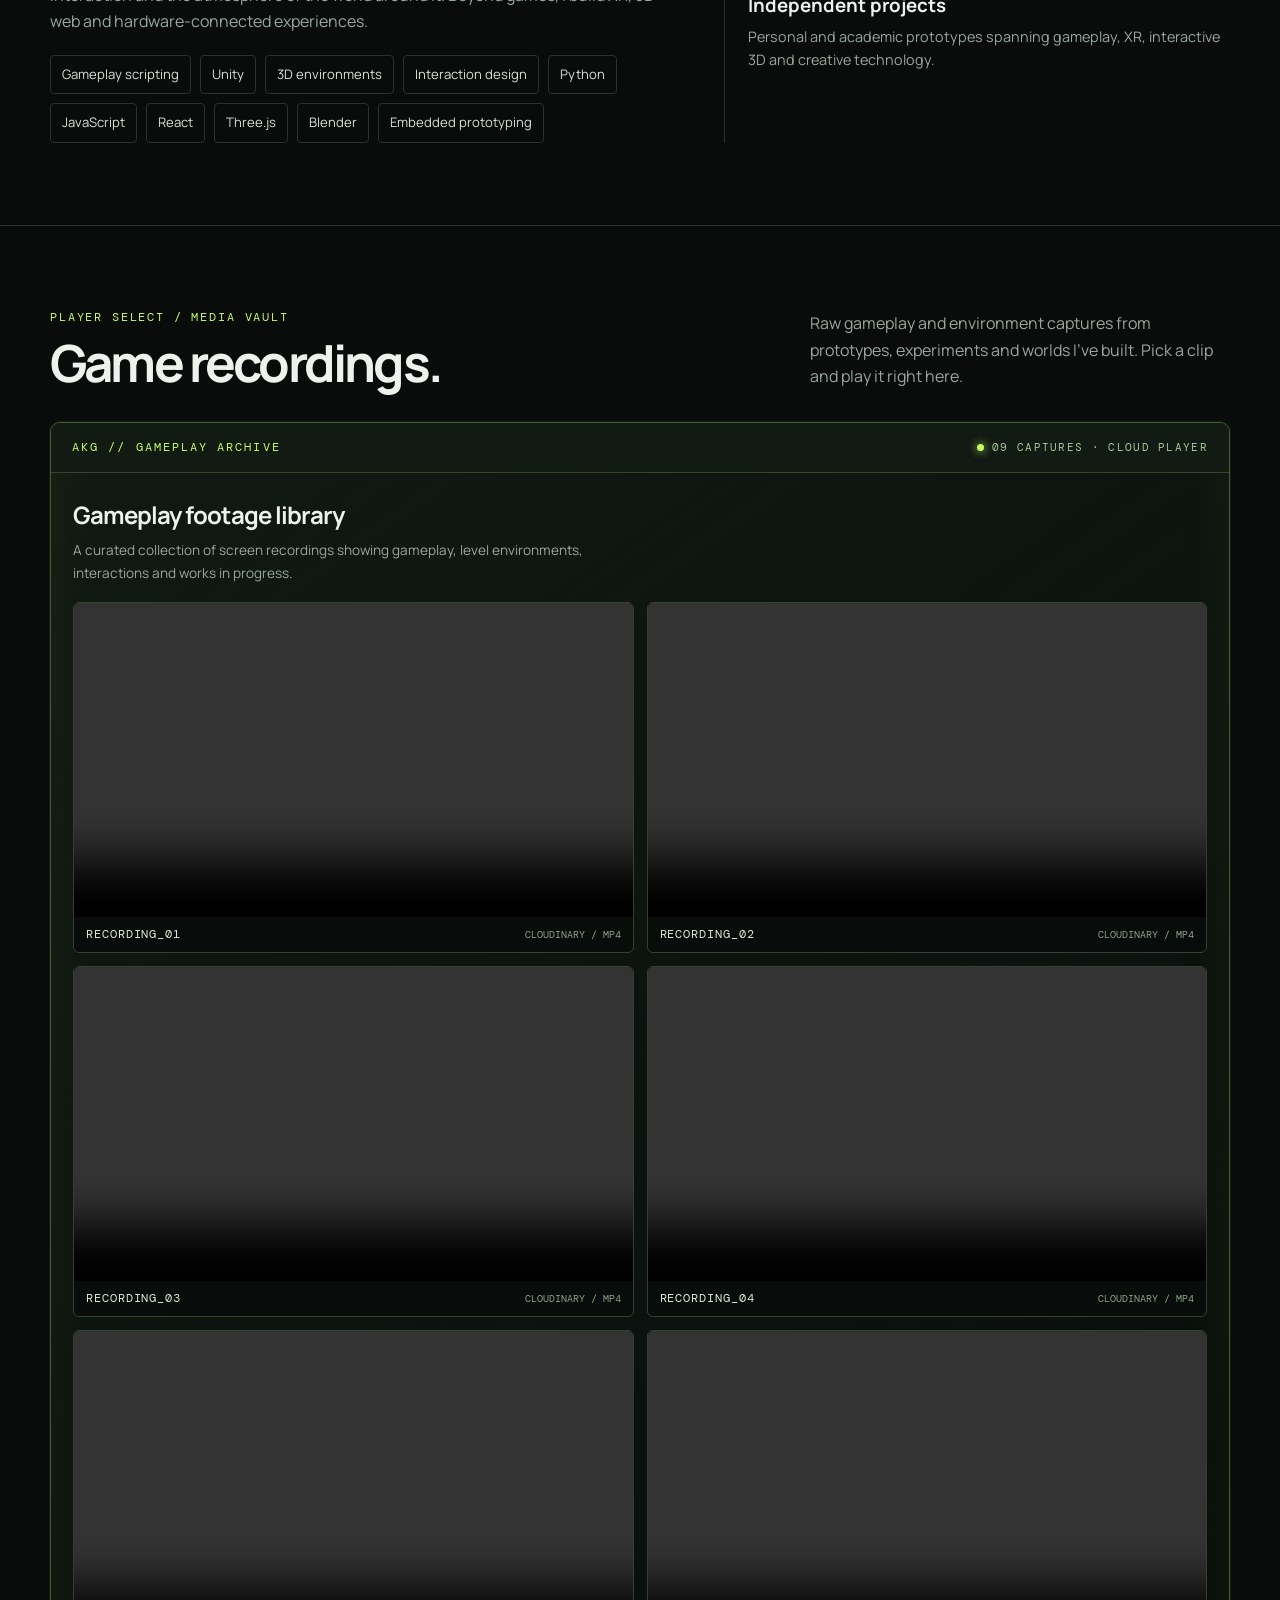
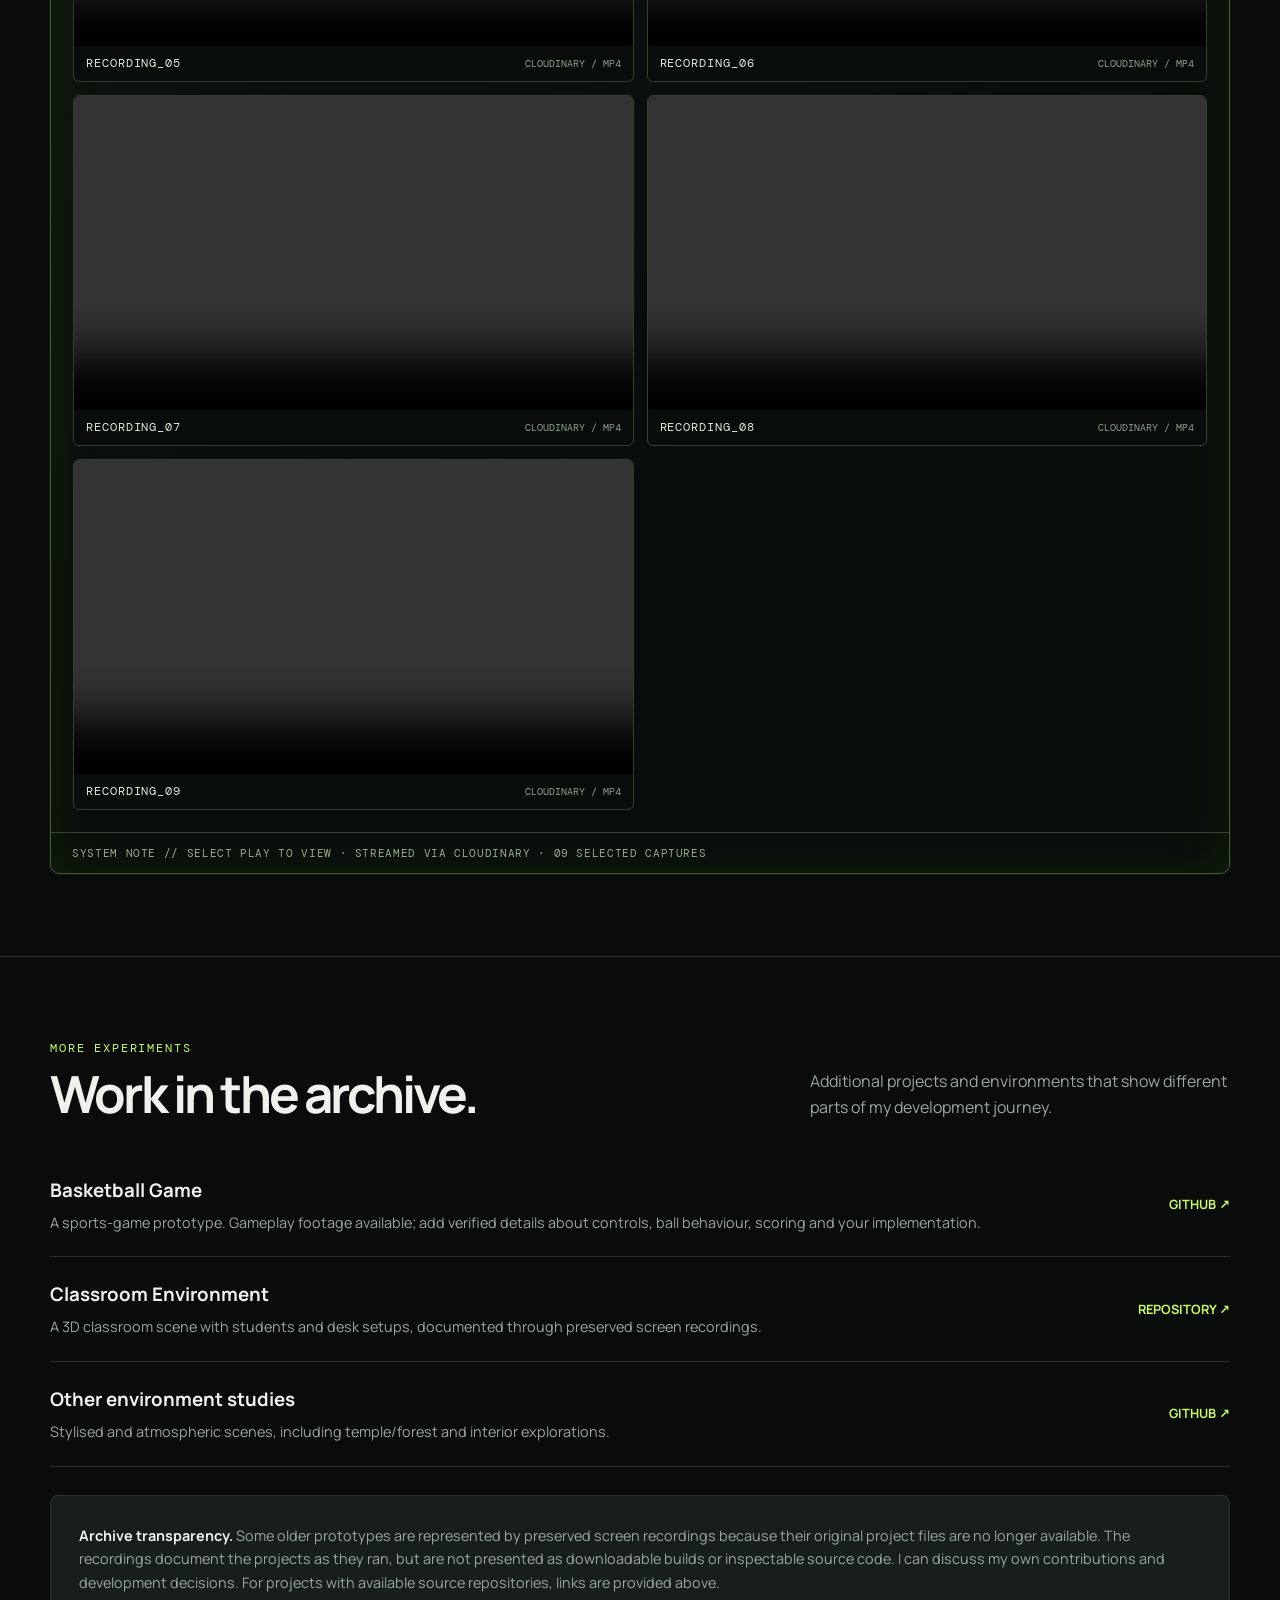
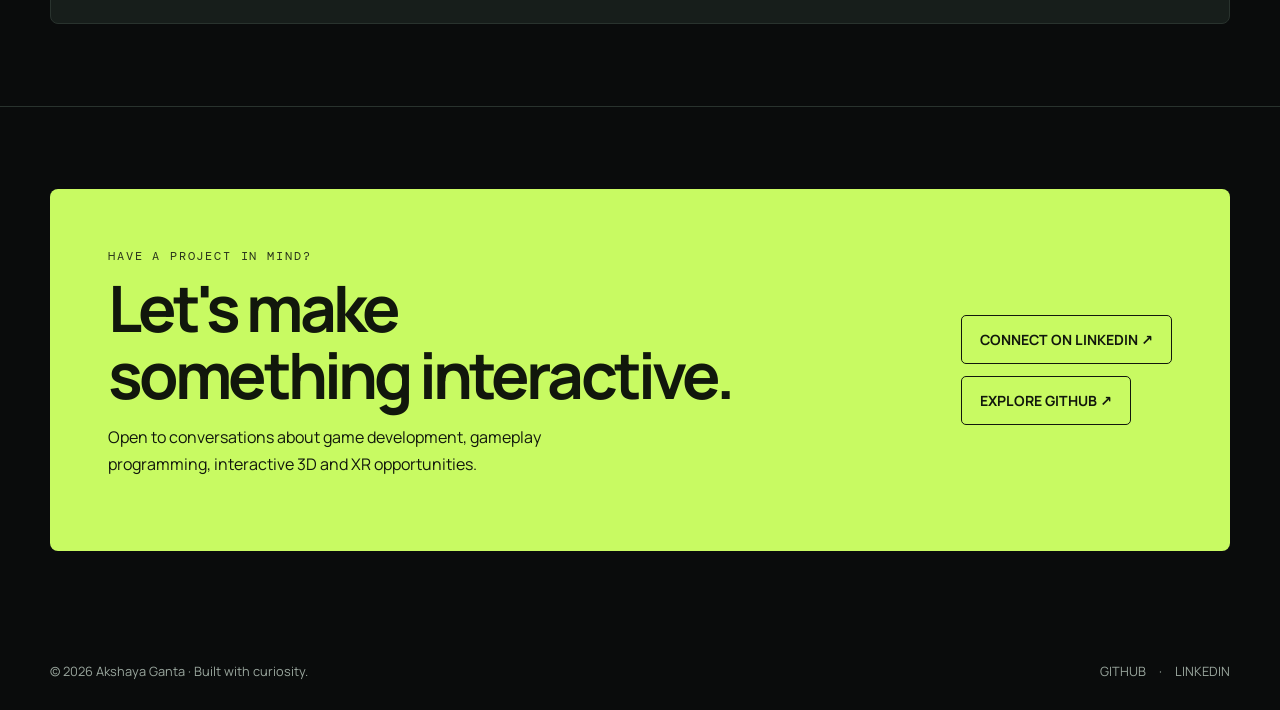
==== commit e7e7a784: "Embed nine selected Cloudinary gameplay recordings" ====
--- a/index.html
+++ b/index.html
@@ -68,29 +68,22 @@
 <section id="recordings"><div class="wrap">
 <div class="section-top"><div><div class="eyebrow">PLAYER SELECT / MEDIA VAULT</div><h2>Game recordings.</h2></div><p>Raw gameplay and environment captures from prototypes, experiments and worlds I've built. Pick a clip and play it right here.</p></div>
 <div class="recordings-shell">
-  <div class="rec-top"><span class="rec-brand">AKG // GAMEPLAY ARCHIVE</span><span class="rec-live">16 CAPTURES · LOCAL PLAYER</span></div>
+  <div class="rec-top"><span class="rec-brand">AKG // GAMEPLAY ARCHIVE</span><span class="rec-live">09 CAPTURES · CLOUD PLAYER</span></div>
   <div class="rec-content">
-    <div class="rec-intro"><div><h3>Gameplay footage library</h3><p>A collection of screen recordings showing gameplay, level environments, interactions and works in progress.</p></div></div>
+    <div class="rec-intro"><div><h3>Gameplay footage library</h3><p>A curated collection of screen recordings showing gameplay, level environments, interactions and works in progress.</p></div></div>
     <div class="rec-grid">
-      <article class="rec-video"><video controls preload="metadata" playsinline><source src="assets/recordings/gameplay-01.mp4" type="video/mp4">Your browser does not support MP4 playback.</video><div class="rec-video-info"><strong>RECORDING_01</strong><span>MP4 / 16:9</span></div></article>
-      <article class="rec-video"><video controls preload="metadata" playsinline><source src="assets/recordings/gameplay-02.mp4" type="video/mp4">Your browser does not support MP4 playback.</video><div class="rec-video-info"><strong>RECORDING_02</strong><span>MP4 / 16:9</span></div></article>
-      <article class="rec-video"><video controls preload="metadata" playsinline><source src="assets/recordings/gameplay-03.mp4" type="video/mp4">Your browser does not support MP4 playback.</video><div class="rec-video-info"><strong>RECORDING_03</strong><span>MP4 / 16:9</span></div></article>
-      <article class="rec-video"><video controls preload="metadata" playsinline><source src="assets/recordings/gameplay-04.mp4" type="video/mp4">Your browser does not support MP4 playback.</video><div class="rec-video-info"><strong>RECORDING_04</strong><span>MP4 / 16:9</span></div></article>
-      <article class="rec-video"><video controls preload="metadata" playsinline><source src="assets/recordings/gameplay-05.mp4" type="video/mp4">Your browser does not support MP4 playback.</video><div class="rec-video-info"><strong>RECORDING_05</strong><span>MP4 / 16:9</span></div></article>
-      <article class="rec-video"><video controls preload="metadata" playsinline><source src="assets/recordings/gameplay-06.mp4" type="video/mp4">Your browser does not support MP4 playback.</video><div class="rec-video-info"><strong>RECORDING_06</strong><span>MP4 / 16:9</span></div></article>
-      <article class="rec-video"><video controls preload="metadata" playsinline><source src="assets/recordings/gameplay-07.mp4" type="video/mp4">Your browser does not support MP4 playback.</video><div class="rec-video-info"><strong>RECORDING_07</strong><span>MP4 / 16:9</span></div></article>
-      <article class="rec-video"><video controls preload="metadata" playsinline><source src="assets/recordings/gameplay-08.mp4" type="video/mp4">Your browser does not support MP4 playback.</video><div class="rec-video-info"><strong>RECORDING_08</strong><span>MP4 / 16:9</span></div></article>
-      <article class="rec-video"><video controls preload="metadata" playsinline><source src="assets/recordings/gameplay-09.mp4" type="video/mp4">Your browser does not support MP4 playback.</video><div class="rec-video-info"><strong>RECORDING_09</strong><span>MP4 / 16:9</span></div></article>
-      <article class="rec-video"><video controls preload="metadata" playsinline><source src="assets/recordings/gameplay-10.mp4" type="video/mp4">Your browser does not support MP4 playback.</video><div class="rec-video-info"><strong>RECORDING_10</strong><span>MP4 / 16:9</span></div></article>
-      <article class="rec-video"><video controls preload="metadata" playsinline><source src="assets/recordings/gameplay-11.mp4" type="video/mp4">Your browser does not support MP4 playback.</video><div class="rec-video-info"><strong>RECORDING_11</strong><span>MP4 / 16:9</span></div></article>
-      <article class="rec-video"><video controls preload="metadata" playsinline><source src="assets/recordings/gameplay-12.mp4" type="video/mp4">Your browser does not support MP4 playback.</video><div class="rec-video-info"><strong>RECORDING_12</strong><span>MP4 / 16:9</span></div></article>
-      <article class="rec-video"><video controls preload="metadata" playsinline><source src="assets/recordings/gameplay-13.mp4" type="video/mp4">Your browser does not support MP4 playback.</video><div class="rec-video-info"><strong>RECORDING_13</strong><span>MP4 / 16:9</span></div></article>
-      <article class="rec-video"><video controls preload="metadata" playsinline><source src="assets/recordings/gameplay-14.mp4" type="video/mp4">Your browser does not support MP4 playback.</video><div class="rec-video-info"><strong>RECORDING_14</strong><span>MP4 / 16:9</span></div></article>
-      <article class="rec-video"><video controls preload="metadata" playsinline><source src="assets/recordings/gameplay-15.mp4" type="video/mp4">Your browser does not support MP4 playback.</video><div class="rec-video-info"><strong>RECORDING_15</strong><span>MP4 / 16:9</span></div></article>
-      <article class="rec-video"><video controls preload="metadata" playsinline><source src="assets/recordings/gameplay-16.mp4" type="video/mp4">Your browser does not support MP4 playback.</video><div class="rec-video-info"><strong>RECORDING_16</strong><span>MP4 / 16:9</span></div></article>
+      <article class="rec-video"><video controls preload="metadata" playsinline><source src="https://res.cloudinary.com/dwbjsyfcd/video/upload/v1793455068/Screen_Recording_2025-10-07_182726_fjnwix.mp4" type="video/mp4">Your browser does not support MP4 playback.</video><div class="rec-video-info"><strong>RECORDING_01</strong><span>CLOUDINARY / MP4</span></div></article>
+      <article class="rec-video"><video controls preload="metadata" playsinline><source src="https://res.cloudinary.com/dwbjsyfcd/video/upload/v1793455063/Screen_Recording_2025-10-06_220915_blygjh.mp4" type="video/mp4">Your browser does not support MP4 playback.</video><div class="rec-video-info"><strong>RECORDING_02</strong><span>CLOUDINARY / MP4</span></div></article>
+      <article class="rec-video"><video controls preload="metadata" playsinline><source src="https://res.cloudinary.com/dwbjsyfcd/video/upload/v1793455053/Screen_Recording_2025-10-24_190553_ssr1jc.mp4" type="video/mp4">Your browser does not support MP4 playback.</video><div class="rec-video-info"><strong>RECORDING_03</strong><span>CLOUDINARY / MP4</span></div></article>
+      <article class="rec-video"><video controls preload="metadata" playsinline><source src="https://res.cloudinary.com/dwbjsyfcd/video/upload/v1793455048/Screen_Recording_2025-10-07_183124_kyvard.mp4" type="video/mp4">Your browser does not support MP4 playback.</video><div class="rec-video-info"><strong>RECORDING_04</strong><span>CLOUDINARY / MP4</span></div></article>
+      <article class="rec-video"><video controls preload="metadata" playsinline><source src="https://res.cloudinary.com/dwbjsyfcd/video/upload/v1793455047/Screen_Recording_2025-10-06_220730_pdbahq.mp4" type="video/mp4">Your browser does not support MP4 playback.</video><div class="rec-video-info"><strong>RECORDING_05</strong><span>CLOUDINARY / MP4</span></div></article>
+      <article class="rec-video"><video controls preload="metadata" playsinline><source src="https://res.cloudinary.com/dwbjsyfcd/video/upload/v1793455008/Screen_Recording_2025-10-27_073248_ei61ep.mp4" type="video/mp4">Your browser does not support MP4 playback.</video><div class="rec-video-info"><strong>RECORDING_06</strong><span>CLOUDINARY / MP4</span></div></article>
+      <article class="rec-video"><video controls preload="metadata" playsinline><source src="https://res.cloudinary.com/dwbjsyfcd/video/upload/v1793454999/Screen_Recording_2025-10-27_012552_pvfioq.mp4" type="video/mp4">Your browser does not support MP4 playback.</video><div class="rec-video-info"><strong>RECORDING_07</strong><span>CLOUDINARY / MP4</span></div></article>
+      <article class="rec-video"><video controls preload="metadata" playsinline><source src="https://res.cloudinary.com/dwbjsyfcd/video/upload/v1793454866/Screen_Recording_2025-10-27_144017_hnhpr4.mp4" type="video/mp4">Your browser does not support MP4 playback.</video><div class="rec-video-info"><strong>RECORDING_08</strong><span>CLOUDINARY / MP4</span></div></article>
+      <article class="rec-video"><video controls preload="metadata" playsinline><source src="https://res.cloudinary.com/dwbjsyfcd/video/upload/v1793454816/Screen_Recording_2025-11-17_194329_ii92cq.mp4" type="video/mp4">Your browser does not support MP4 playback.</video><div class="rec-video-info"><strong>RECORDING_09</strong><span>CLOUDINARY / MP4</span></div></article>
     </div>
   </div>
-  <div class="rec-foot">SYSTEM NOTE // SELECT PLAY TO VIEW · ORIGINAL CAPTURES · WORK IN PROGRESS INCLUDED</div>
+  <div class="rec-foot">SYSTEM NOTE // SELECT PLAY TO VIEW · STREAMED VIA CLOUDINARY · 09 SELECTED CAPTURES</div>
 </div>
 </div></section>
 
